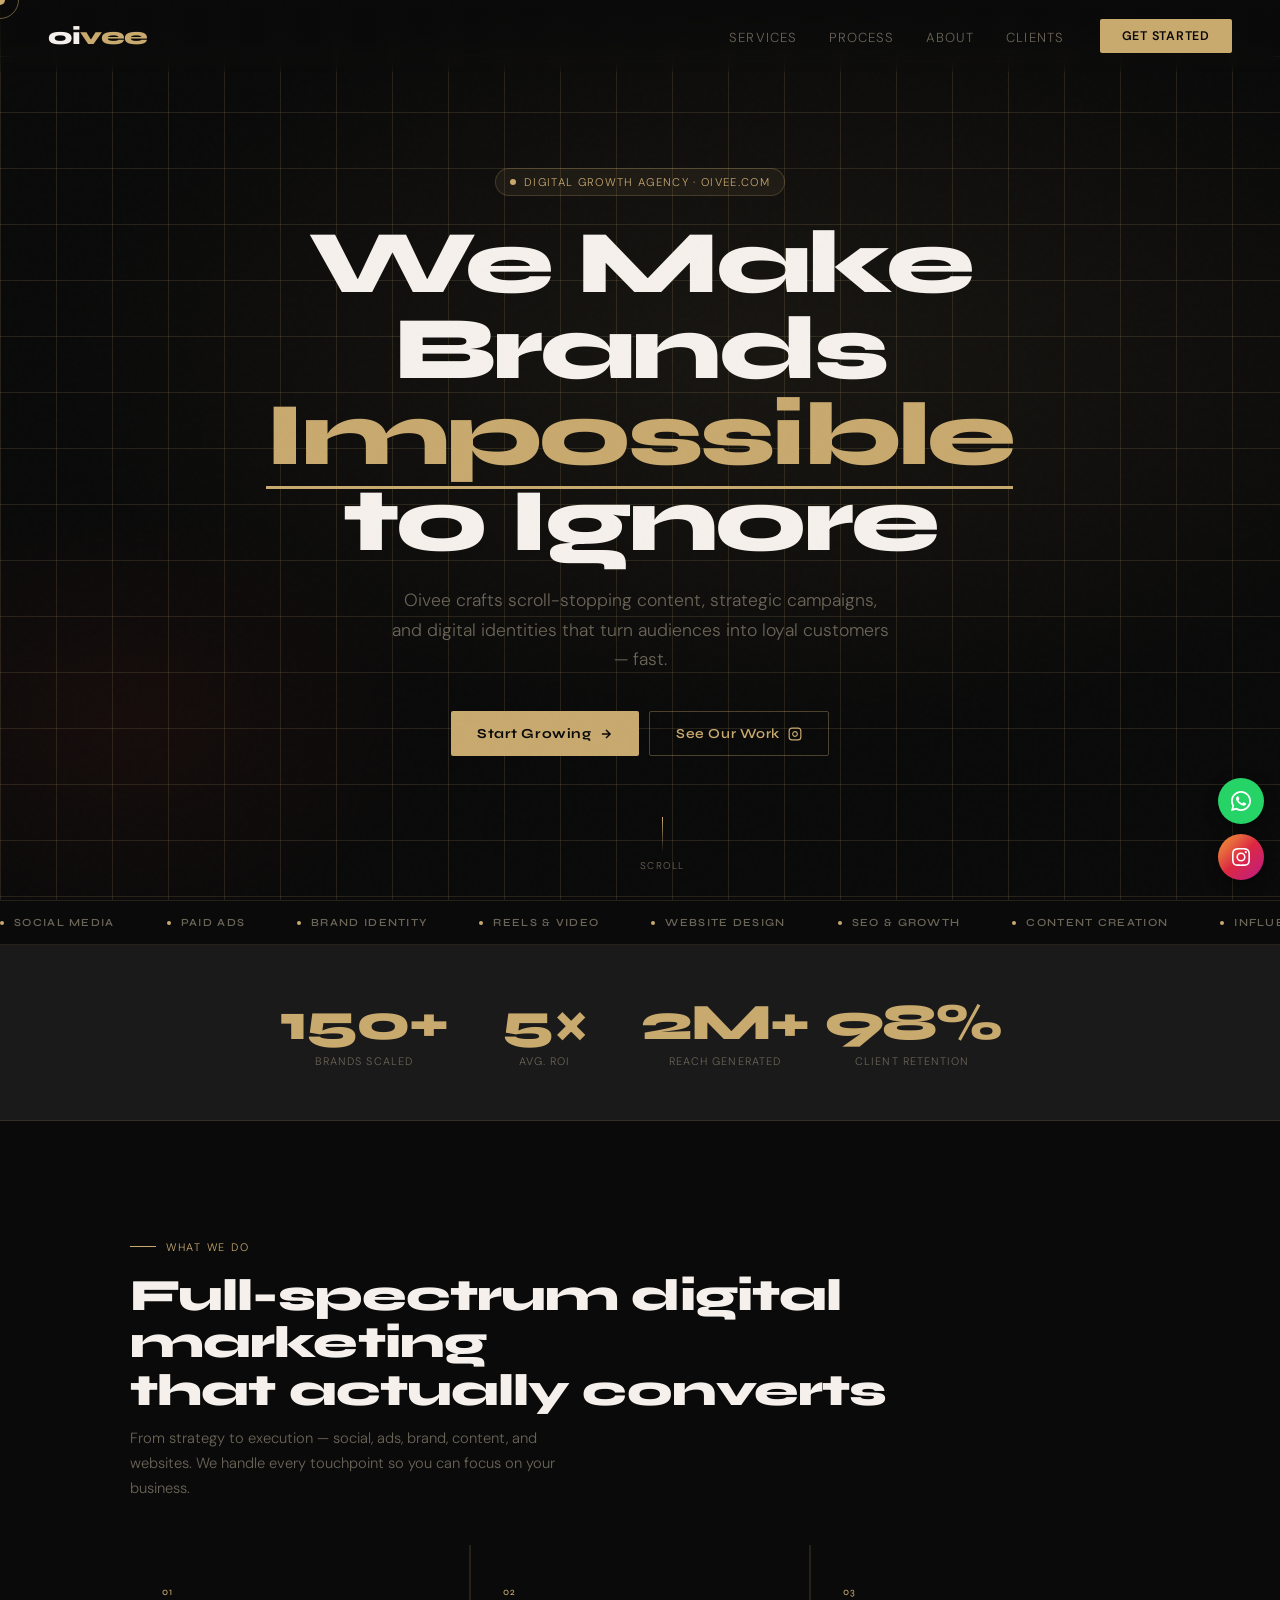
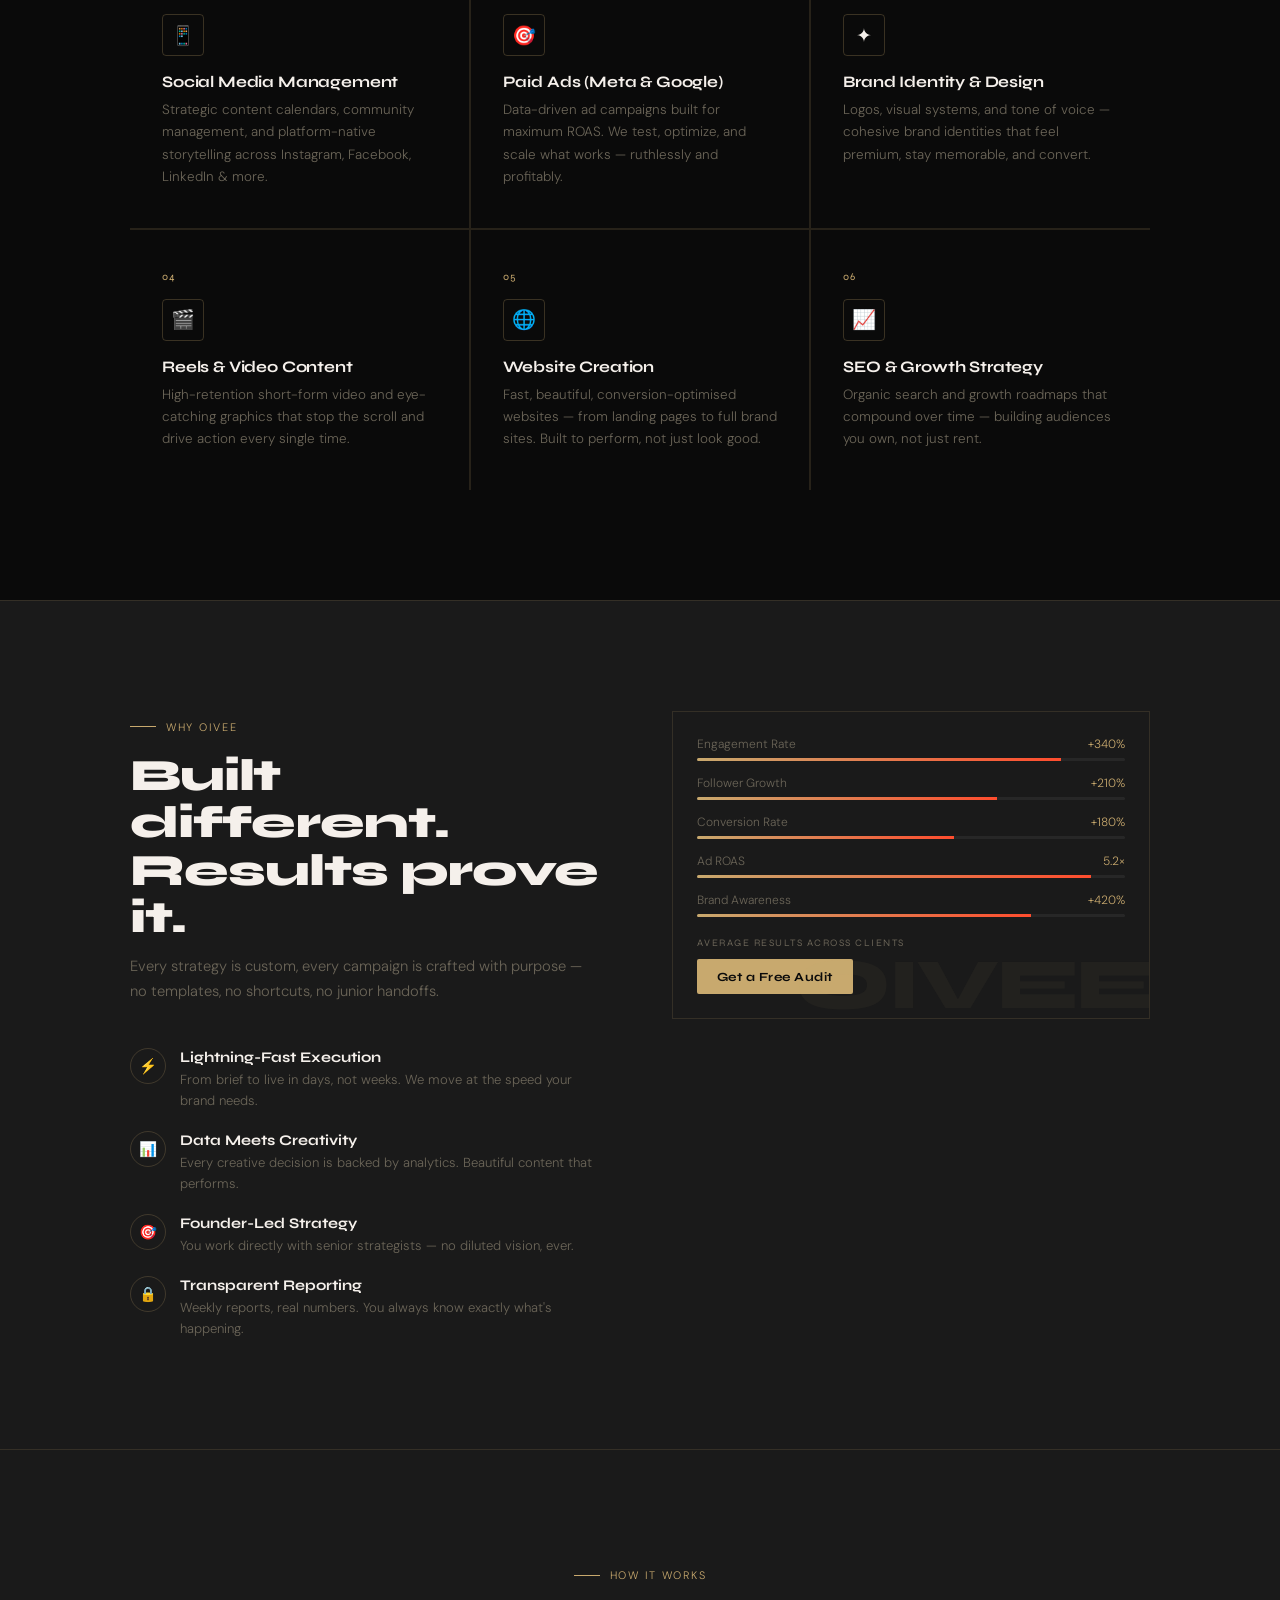
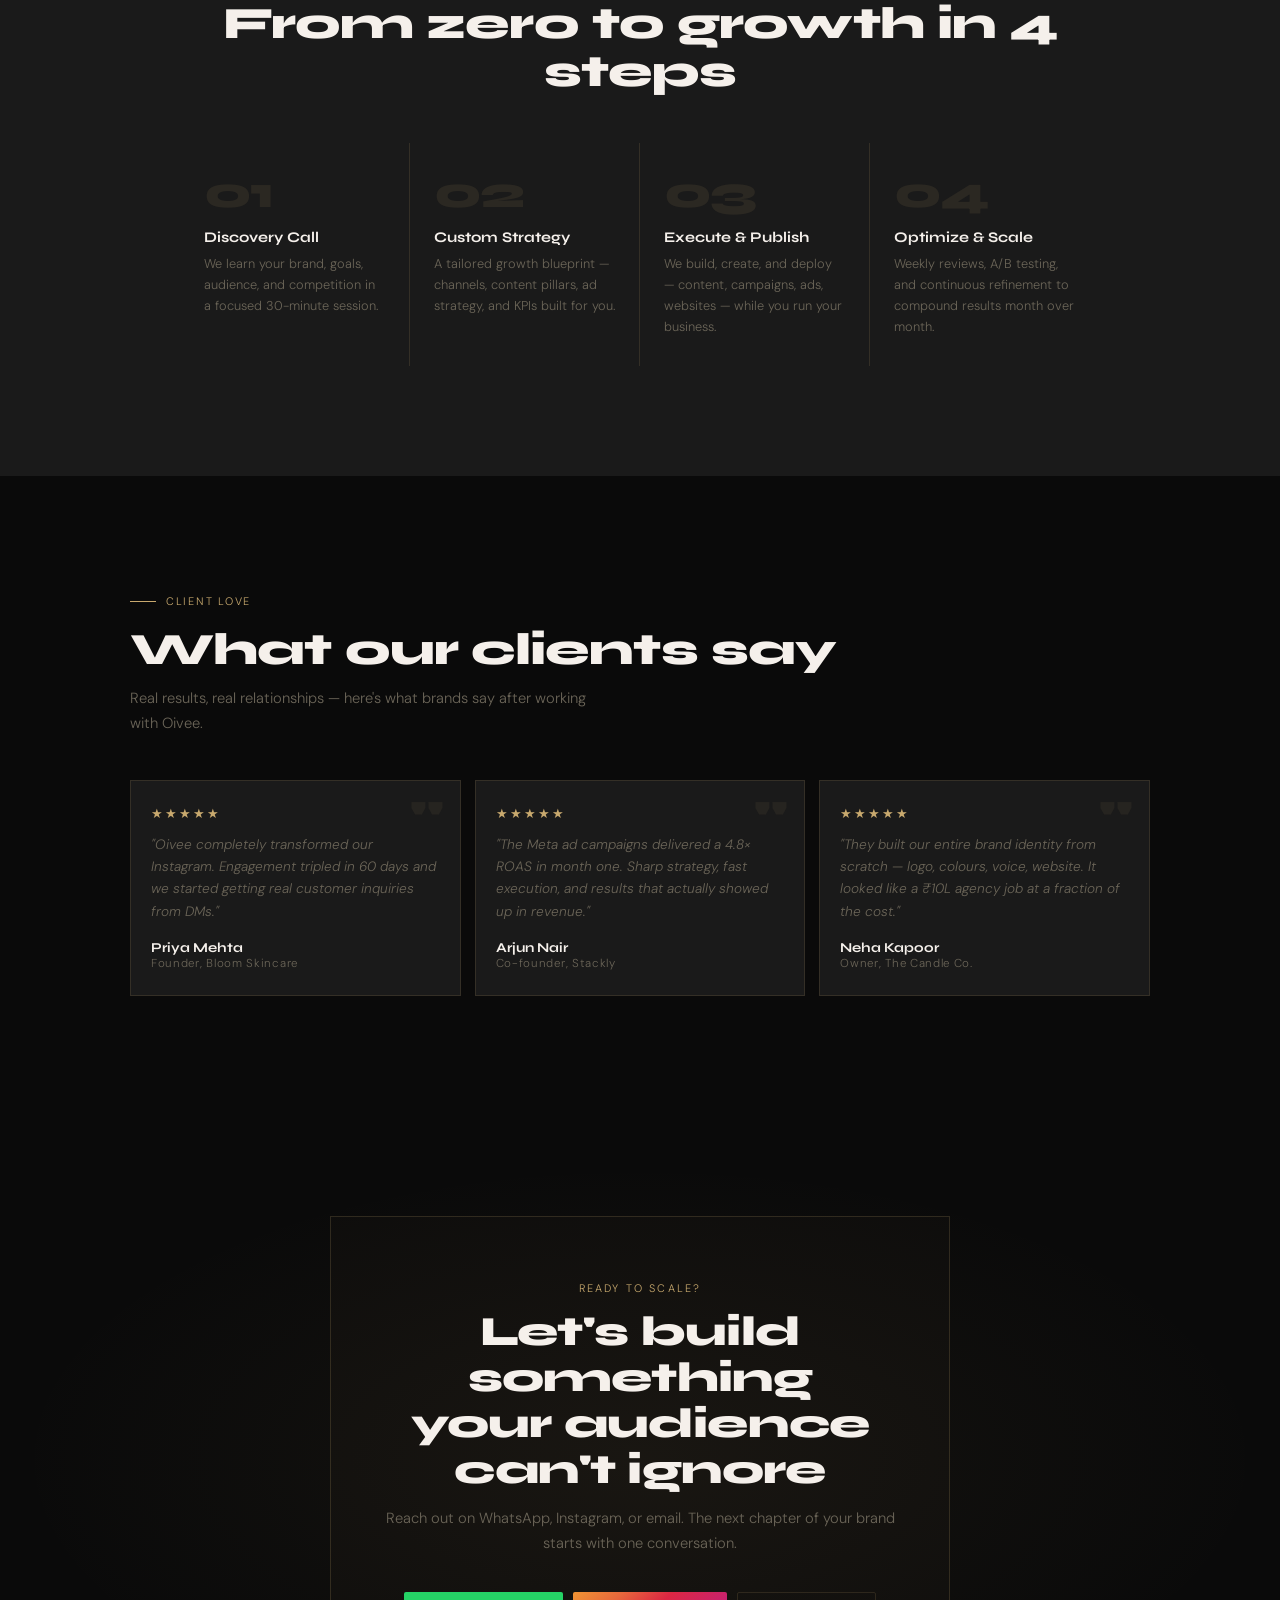
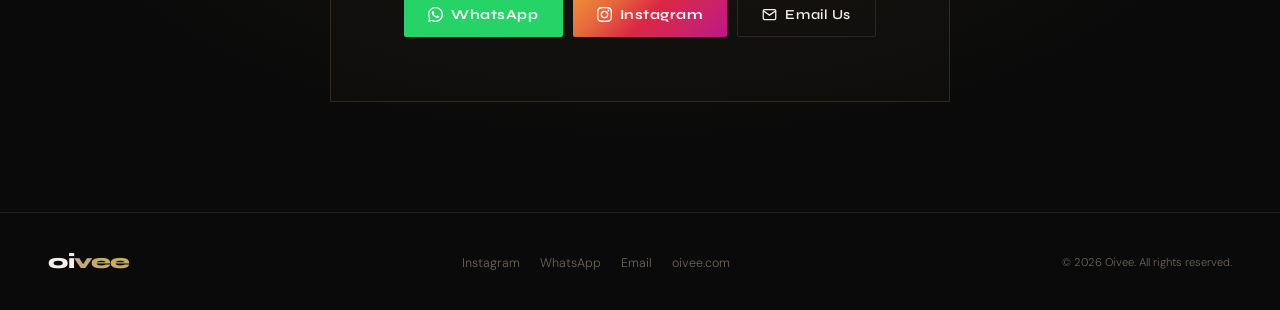
==== index.html @ ad9b68ad "Update fmt.Println message from 'Hello' to 'Goodbye'" ====
<!DOCTYPE html>
<html lang="en">
<head>
  <meta charset="UTF-8"/>
  <meta name="viewport" content="width=device-width, initial-scale=1.0, maximum-scale=1.0"/>
  <meta name="description" content="Oivee is a full-service digital marketing agency helping brands grow through social media, paid ads, content creation, brand identity, and website design."/>
  <meta property="og:title" content="Oivee — Digital Growth Agency"/>
  <meta property="og:description" content="We make brands impossible to ignore."/>
  <meta property="og:url" content="https://oivee.com"/>
  <title>Oivee — Digital Growth Agency</title>
  <link href="https://fonts.googleapis.com/css2?family=Syne:wght@400;600;700;800&family=DM+Sans:ital,wght@0,300;0,400;0,500;1,300&display=swap" rel="stylesheet"/>
  <style>
    *, *::before, *::after { box-sizing: border-box; margin: 0; padding: 0; }

    :root {
      --black: #0a0a0a;
      --white: #f5f0eb;
      --gold: #c8a96e;
      --gold-light: #e8cfa0;
      --accent: #ff4d2e;
      --mid: #1a1a1a;
      --muted: #6b6558;
      --border: rgba(200,169,110,0.15);
    }

    html { scroll-behavior: smooth; font-size: 16px; }

    body {
      background: var(--black);
      color: var(--white);
      font-family: 'DM Sans', sans-serif;
      font-weight: 300;
      overflow-x: hidden;
      -webkit-font-smoothing: antialiased;
    }

    /* ── CURSOR (desktop only) ── */
    .cursor, .cursor-ring {
      display: none;
      position: fixed; top: 0; left: 0;
      pointer-events: none; z-index: 9999;
      transform: translate(-50%,-50%);
    }
    @media (hover: hover) and (pointer: fine) {
      body { cursor: none; }
      .cursor {
        display: block; width: 10px; height: 10px;
        background: var(--gold); border-radius: 50%;
        transition: transform 0.15s ease;
      }
      .cursor-ring {
        display: block; width: 38px; height: 38px;
        border: 1px solid rgba(200,169,110,0.5); border-radius: 50%;
        transition: width 0.3s, height 0.3s;
      }
    }

    /* ── GRAIN ── */
    body::before {
      content: ''; position: fixed; inset: 0;
      background-image: url("data:image/svg+xml,%3Csvg viewBox='0 0 200 200' xmlns='http://www.w3.org/2000/svg'%3E%3Cfilter id='n'%3E%3CfeTurbulence type='fractalNoise' baseFrequency='0.9' numOctaves='4' stitchTiles='stitch'/%3E%3C/filter%3E%3Crect width='100%25' height='100%25' filter='url(%23n)' opacity='0.04'/%3E%3C/svg%3E");
      pointer-events: none; z-index: 100; opacity: 0.3;
    }

    /* ── NAV ── */
    nav {
      position: fixed; top: 0; left: 0; right: 0; z-index: 200;
      padding: 0 48px; height: 72px;
      display: flex; align-items: center; justify-content: space-between;
      background: linear-gradient(to bottom, rgba(10,10,10,0.95) 0%, transparent 100%);
      backdrop-filter: blur(8px); -webkit-backdrop-filter: blur(8px);
    }
    @media (max-width: 768px) { nav { padding: 0 20px; height: 60px; } }

    .nav-logo {
      font-family: 'Syne', sans-serif; font-weight: 800;
      font-size: 1.5rem; letter-spacing: -0.02em;
      color: var(--white); text-decoration: none; flex-shrink: 0;
    }
    .nav-logo span { color: var(--gold); }

    .nav-desktop { display: flex; align-items: center; gap: 36px; }
    @media (max-width: 768px) { .nav-desktop { display: none; } }

    .nav-links { display: flex; gap: 32px; list-style: none; }
    .nav-links a {
      color: var(--muted); text-decoration: none;
      font-size: 0.82rem; letter-spacing: 0.08em;
      text-transform: uppercase; transition: color 0.2s;
    }
    .nav-links a:hover { color: var(--white); }

    .nav-cta {
      background: var(--gold); color: var(--black);
      padding: 9px 22px; border-radius: 2px;
      font-size: 0.78rem; font-weight: 600;
      letter-spacing: 0.06em; text-transform: uppercase;
      text-decoration: none; white-space: nowrap;
      transition: background 0.2s, transform 0.2s;
    }
    .nav-cta:hover { background: var(--gold-light); transform: translateY(-1px); }

    /* Hamburger */
    .hamburger {
      display: none; flex-direction: column; gap: 5px;
      background: none; border: none; cursor: pointer; padding: 4px;
    }
    .hamburger span {
      display: block; width: 24px; height: 2px;
      background: var(--white); border-radius: 2px;
      transition: transform 0.3s, opacity 0.3s;
    }
    @media (max-width: 768px) { .hamburger { display: flex; } }

    /* Mobile nav */
    .mobile-nav {
      display: none; position: fixed; inset: 0; z-index: 190;
      background: rgba(10,10,10,0.98);
      flex-direction: column; align-items: center; justify-content: center; gap: 32px;
    }
    .mobile-nav.open { display: flex; }
    .mobile-nav a {
      font-family: 'Syne', sans-serif; font-weight: 700;
      font-size: 1.7rem; color: var(--white); text-decoration: none;
      letter-spacing: -0.02em; transition: color 0.2s;
    }
    .mobile-nav a:hover { color: var(--gold); }
    .mobile-nav .mn-cta {
      background: var(--gold); color: var(--black);
      padding: 14px 40px; border-radius: 2px; font-size: 1rem; margin-top: 8px;
    }
    .mn-close {
      position: absolute; top: 20px; right: 20px;
      font-size: 1.8rem; color: var(--muted);
      background: none; border: none; cursor: pointer;
    }

    /* ── HERO ── */
    .hero {
      min-height: 100svh; display: flex; flex-direction: column;
      align-items: center; justify-content: center;
      padding: 96px 20px 72px;
      position: relative; overflow: hidden; text-align: center;
    }
    .hero-bg {
      position: absolute; inset: 0;
      background:
        radial-gradient(ellipse 80% 60% at 60% 40%, rgba(200,169,110,0.08) 0%, transparent 70%),
        radial-gradient(ellipse 40% 40% at 10% 80%, rgba(255,77,46,0.05) 0%, transparent 60%);
    }
    .hero-grid {
      position: absolute; inset: 0;
      background-image:
        linear-gradient(var(--border) 1px, transparent 1px),
        linear-gradient(90deg, var(--border) 1px, transparent 1px);
      background-size: 56px 56px;
    }
    .hero-inner { max-width: 820px; position: relative; z-index: 2; width: 100%; }

    .hero-tag {
      display: inline-flex; align-items: center; gap: 8px;
      background: rgba(200,169,110,0.08); border: 1px solid rgba(200,169,110,0.22);
      padding: 6px 14px; border-radius: 100px;
      font-size: 0.7rem; letter-spacing: 0.12em;
      text-transform: uppercase; color: var(--gold); margin-bottom: 24px;
      animation: fadeUp 0.7s ease both;
    }
    .hero-tag::before {
      content: ''; width: 6px; height: 6px;
      background: var(--gold); border-radius: 50%;
      animation: pulse 2s infinite;
    }
    @keyframes pulse { 0%,100%{opacity:1;transform:scale(1)} 50%{opacity:.4;transform:scale(.8)} }

    .hero h1 {
      font-family: 'Syne', sans-serif; font-weight: 800;
      font-size: clamp(2.2rem, 7vw, 6rem);
      line-height: 0.96; letter-spacing: -0.03em; margin-bottom: 22px;
      animation: fadeUp 0.7s 0.12s ease both;
    }
    .hero h1 em {
      font-style: normal; color: var(--gold); position: relative;
    }
    .hero h1 em::after {
      content: ''; position: absolute; bottom: 0; left: 0; right: 0;
      height: 3px; background: var(--gold);
      transform: scaleX(0); transform-origin: left;
      animation: underlineIn 0.6s 1s ease forwards;
    }
    @keyframes underlineIn { to { transform: scaleX(1); } }

    .hero-sub {
      font-size: clamp(0.9rem, 2vw, 1.1rem); color: var(--muted);
      max-width: 500px; margin: 0 auto 36px; line-height: 1.7;
      animation: fadeUp 0.7s 0.24s ease both;
    }
    .hero-actions {
      display: flex; gap: 10px; justify-content: center; flex-wrap: wrap;
      animation: fadeUp 0.7s 0.36s ease both;
    }
    .btn-primary {
      display: inline-flex; align-items: center; gap: 8px;
      background: var(--gold); color: var(--black);
      padding: 13px 26px;
      font-family: 'Syne', sans-serif; font-weight: 700;
      font-size: 0.86rem; letter-spacing: 0.04em;
      text-decoration: none; border-radius: 2px;
      position: relative; overflow: hidden;
      transition: transform 0.2s, box-shadow 0.2s;
    }
    .btn-primary::before {
      content: ''; position: absolute; inset: 0;
      background: var(--accent); transform: translateX(-100%);
      transition: transform 0.3s ease;
    }
    .btn-primary:hover::before { transform: translateX(0); }
    .btn-primary span, .btn-primary svg { position: relative; z-index: 1; }
    .btn-primary:hover { transform: translateY(-2px); box-shadow: 0 8px 28px rgba(200,169,110,0.25); }

    .btn-outline {
      display: inline-flex; align-items: center; gap: 8px;
      border: 1px solid rgba(200,169,110,0.35); color: var(--gold);
      padding: 13px 26px;
      font-family: 'Syne', sans-serif; font-weight: 600;
      font-size: 0.86rem; letter-spacing: 0.04em;
      text-decoration: none; border-radius: 2px;
      transition: all 0.2s;
    }
    .btn-outline:hover { background: rgba(200,169,110,0.08); border-color: var(--gold); transform: translateY(-2px); }

    .hero-scroll {
      position: absolute; bottom: 28px; left: 50%; transform: translateX(-50%);
      display: flex; flex-direction: column; align-items: center; gap: 6px;
      color: var(--muted); font-size: 0.62rem; letter-spacing: 0.15em;
      text-transform: uppercase; animation: fadeUp 0.7s 0.8s ease both;
    }
    .scroll-line {
      width: 1px; height: 36px;
      background: linear-gradient(to bottom, var(--gold), transparent);
      animation: scrollPulse 2s ease-in-out infinite;
    }
    @keyframes scrollPulse { 0%,100%{opacity:.3} 50%{opacity:1} }
    @keyframes fadeUp { from{opacity:0;transform:translateY(22px)} to{opacity:1;transform:translateY(0)} }

    /* ── MARQUEE ── */
    .marquee-wrap {
      border-top: 1px solid var(--border); border-bottom: 1px solid var(--border);
      padding: 15px 0; overflow: hidden;
    }
    .marquee-track {
      display: flex; gap: 52px; width: max-content;
      animation: marquee 24s linear infinite;
    }
    .marquee-item {
      display: flex; align-items: center; gap: 10px; white-space: nowrap;
      font-family: 'Syne', sans-serif; font-weight: 600;
      font-size: 0.68rem; letter-spacing: 0.12em;
      text-transform: uppercase; color: var(--muted);
    }
    .marquee-dot { width: 4px; height: 4px; background: var(--gold); border-radius: 50%; }
    @keyframes marquee { from{transform:translateX(0)} to{transform:translateX(-50%)} }

    /* ── STATS ── */
    .stats-section {
      background: var(--mid); border-bottom: 1px solid var(--border);
      padding: 52px 20px;
    }
    .stats-grid {
      display: grid; grid-template-columns: repeat(2,1fr);
      gap: 36px 16px; max-width: 720px; margin: 0 auto; text-align: center;
    }
    @media (min-width: 560px) { .stats-grid { grid-template-columns: repeat(4,1fr); } }

    .stat-num {
      font-family: 'Syne', sans-serif; font-weight: 800;
      font-size: clamp(2rem, 6vw, 3.2rem);
      letter-spacing: -0.03em; color: var(--gold); line-height: 1; margin-bottom: 6px;
    }
    .stat-label { font-size: 0.68rem; letter-spacing: 0.1em; text-transform: uppercase; color: var(--muted); }

    /* ── SECTION COMMON ── */
    .section { padding: 72px 20px; }
    @media (min-width: 768px) { .section { padding: 110px 48px; } }

    .section-label {
      display: inline-flex; align-items: center; gap: 10px;
      font-size: 0.68rem; letter-spacing: 0.16em;
      text-transform: uppercase; color: var(--gold); margin-bottom: 18px;
    }
    .section-label::before { content: ''; width: 26px; height: 1px; background: var(--gold); }

    .section-title {
      font-family: 'Syne', sans-serif; font-weight: 800;
      font-size: clamp(1.6rem, 4vw, 2.8rem);
      line-height: 1.06; letter-spacing: -0.02em; margin-bottom: 12px;
    }
    .section-body {
      color: var(--muted); line-height: 1.7;
      font-size: 0.92rem; margin-bottom: 44px; max-width: 460px;
    }

    /* ── SERVICES ── */
    .services-grid {
      display: grid; grid-template-columns: 1fr;
      gap: 2px; background: var(--border);
    }
    @media (min-width: 520px) { .services-grid { grid-template-columns: repeat(2,1fr); } }
    @media (min-width: 860px) { .services-grid { grid-template-columns: repeat(3,1fr); } }

    .service-card {
      background: var(--black); padding: 32px 24px;
      position: relative; overflow: hidden; transition: background 0.3s;
    }
    @media (min-width: 768px) { .service-card { padding: 40px 32px; } }
    .service-card::after {
      content: ''; position: absolute; bottom: 0; left: 0;
      width: 100%; height: 2px; background: var(--gold);
      transform: scaleX(0); transform-origin: left; transition: transform 0.35s ease;
    }
    .service-card:hover::after { transform: scaleX(1); }
    .service-card:hover { background: var(--mid); }

    .service-num {
      font-family: 'Syne', sans-serif; font-size: 0.65rem;
      color: var(--gold); letter-spacing: 0.1em; margin-bottom: 16px;
    }
    .service-icon {
      width: 42px; height: 42px;
      border: 1px solid rgba(200,169,110,0.25); border-radius: 4px;
      display: grid; place-items: center; font-size: 1.2rem; margin-bottom: 16px;
      transition: border-color 0.3s, transform 0.3s;
    }
    .service-card:hover .service-icon { border-color: var(--gold); transform: rotate(5deg); }
    .service-name {
      font-family: 'Syne', sans-serif; font-weight: 700;
      font-size: 1rem; margin-bottom: 8px; letter-spacing: -0.01em;
    }
    .service-desc { color: var(--muted); font-size: 0.84rem; line-height: 1.65; }

    /* ── WHY US ── */
    .why-grid {
      display: grid; grid-template-columns: 1fr;
      gap: 40px; max-width: 1020px; margin: 0 auto;
    }
    @media (min-width: 820px) { .why-grid { grid-template-columns: 1fr 1fr; gap: 64px; align-items: start; } }

    .why-points { display: flex; flex-direction: column; gap: 20px; }
    .why-point { display: flex; gap: 14px; align-items: flex-start; }
    .why-point-icon {
      width: 36px; height: 36px; min-width: 36px;
      border: 1px solid rgba(200,169,110,0.22); border-radius: 50%;
      display: grid; place-items: center; font-size: 0.9rem; color: var(--gold);
    }
    .why-point-text h4 { font-family: 'Syne', sans-serif; font-weight: 700; font-size: 0.92rem; margin-bottom: 3px; }
    .why-point-text p { font-size: 0.82rem; color: var(--muted); line-height: 1.6; }

    .why-visual {
      background: var(--mid); border: 1px solid var(--border);
      overflow: hidden; padding: 24px; position: relative;
    }
    .why-visual::after {
      content: 'OIVEE'; position: absolute; bottom: -10px; right: -6px;
      font-family: 'Syne', sans-serif; font-size: 4.5rem; font-weight: 800;
      color: rgba(200,169,110,0.05); letter-spacing: -0.04em; pointer-events: none;
    }
    .bar-item { margin-bottom: 14px; }
    .bar-label {
      display: flex; justify-content: space-between;
      font-size: 0.75rem; color: var(--muted); margin-bottom: 6px;
    }
    .bar-label span:last-child { color: var(--gold); }
    .bar-track { height: 3px; background: rgba(255,255,255,0.06); border-radius: 2px; overflow: hidden; }
    .bar-fill {
      height: 100%; background: linear-gradient(90deg, var(--gold), var(--accent));
      transform: scaleX(0); transform-origin: left;
      animation: barGrow 1.2s ease forwards;
    }
    @keyframes barGrow { to { transform: scaleX(1); } }

    /* ── PROCESS ── */
    .process-grid {
      display: grid; grid-template-columns: 1fr;
      max-width: 920px; margin: 0 auto;
    }
    @media (min-width: 560px) { .process-grid { grid-template-columns: repeat(2,1fr); } }
    @media (min-width: 860px) { .process-grid { grid-template-columns: repeat(4,1fr); } }

    .process-step {
      padding: 28px 20px;
      border-bottom: 1px solid var(--border);
    }
    @media (min-width: 860px) {
      .process-step { border-bottom: none; border-right: 1px solid var(--border); padding: 28px 24px; }
      .process-step:last-child { border-right: none; }
    }
    .step-num {
      font-family: 'Syne', sans-serif; font-size: 2.8rem; font-weight: 800;
      color: rgba(200,169,110,0.1); letter-spacing: -0.04em; line-height: 1; margin-bottom: 12px;
    }
    .step-title { font-family: 'Syne', sans-serif; font-weight: 700; font-size: 0.92rem; margin-bottom: 7px; }
    .step-desc { font-size: 0.8rem; color: var(--muted); line-height: 1.65; }

    /* ── TESTIMONIALS ── */
    .testimonials-grid {
      display: grid; grid-template-columns: 1fr;
      gap: 14px; max-width: 1020px; margin: 0 auto;
    }
    @media (min-width: 600px) { .testimonials-grid { grid-template-columns: repeat(2,1fr); } }
    @media (min-width: 900px) { .testimonials-grid { grid-template-columns: repeat(3,1fr); } }

    .testimonial-card {
      background: var(--mid); border: 1px solid var(--border);
      padding: 24px 20px; position: relative;
    }
    .testimonial-card::before {
      content: '"'; position: absolute; top: 12px; right: 16px;
      font-family: 'Syne', sans-serif; font-size: 3.5rem; font-weight: 800;
      color: rgba(200,169,110,0.07); line-height: 1;
    }
    .t-stars { color: var(--gold); font-size: 0.8rem; letter-spacing: 2px; margin-bottom: 12px; }
    .t-text { font-size: 0.85rem; color: var(--muted); line-height: 1.65; margin-bottom: 16px; font-style: italic; }
    .t-name { font-family: 'Syne', sans-serif; font-weight: 700; font-size: 0.85rem; }
    .t-role { font-size: 0.72rem; color: var(--muted); letter-spacing: 0.06em; }

    /* ── CTA ── */
    .cta-section {
      padding: 72px 20px; text-align: center;
      position: relative; overflow: hidden;
    }
    @media (min-width: 768px) { .cta-section { padding: 110px 48px; } }
    .cta-bg {
      position: absolute; inset: 0;
      background: radial-gradient(ellipse 70% 60% at 50% 50%, rgba(200,169,110,0.06) 0%, transparent 70%);
    }
    .cta-box {
      position: relative; z-index: 2;
      max-width: 620px; margin: 0 auto;
      border: 1px solid rgba(200,169,110,0.18);
      padding: 44px 24px; background: rgba(200,169,110,0.02);
    }
    @media (min-width: 560px) { .cta-box { padding: 64px 52px; } }
    .cta-eyebrow { font-size: 0.68rem; letter-spacing: 0.2em; text-transform: uppercase; color: var(--gold); margin-bottom: 14px; }
    .cta-title {
      font-family: 'Syne', sans-serif; font-weight: 800;
      font-size: clamp(1.5rem, 4vw, 2.6rem);
      letter-spacing: -0.02em; line-height: 1.1; margin-bottom: 14px;
    }
    .cta-sub { color: var(--muted); line-height: 1.7; margin-bottom: 36px; font-size: 0.92rem; }
    .cta-buttons { display: flex; gap: 10px; justify-content: center; flex-wrap: wrap; }

    .btn-whatsapp {
      display: inline-flex; align-items: center; gap: 8px;
      background: #25D366; color: #fff; padding: 13px 24px;
      font-family: 'Syne', sans-serif; font-weight: 700;
      font-size: 0.86rem; letter-spacing: 0.04em;
      text-decoration: none; border-radius: 2px;
      transition: filter 0.2s, transform 0.2s;
    }
    .btn-whatsapp:hover { filter: brightness(1.1); transform: translateY(-2px); }

    .btn-instagram {
      display: inline-flex; align-items: center; gap: 8px;
      background: linear-gradient(135deg,#f09433,#e6683c,#dc2743,#cc2366,#bc1888);
      color: #fff; padding: 13px 24px;
      font-family: 'Syne', sans-serif; font-weight: 700;
      font-size: 0.86rem; letter-spacing: 0.04em;
      text-decoration: none; border-radius: 2px;
      transition: filter 0.2s, transform 0.2s;
    }
    .btn-instagram:hover { filter: brightness(1.1); transform: translateY(-2px); }

    .btn-email {
      display: inline-flex; align-items: center; gap: 8px;
      border: 1px solid var(--border); color: var(--white);
      padding: 13px 24px;
      font-family: 'Syne', sans-serif; font-weight: 600;
      font-size: 0.86rem; letter-spacing: 0.04em;
      text-decoration: none; border-radius: 2px;
      transition: border-color 0.2s, background 0.2s, transform 0.2s;
    }
    .btn-email:hover { border-color: var(--gold); background: rgba(200,169,110,0.06); transform: translateY(-2px); }

    /* ── FOOTER ── */
    footer {
      border-top: 1px solid var(--border); padding: 36px 20px;
      display: flex; flex-direction: column;
      align-items: center; gap: 20px; text-align: center;
    }
    @media (min-width: 768px) {
      footer { flex-direction: row; justify-content: space-between; padding: 36px 48px; text-align: left; }
    }
    .footer-logo { font-family: 'Syne', sans-serif; font-weight: 800; font-size: 1.25rem; letter-spacing: -0.02em; }
    .footer-logo span { color: var(--gold); }
    .footer-links { display: flex; gap: 20px; list-style: none; flex-wrap: wrap; justify-content: center; }
    .footer-links a { color: var(--muted); text-decoration: none; font-size: 0.78rem; transition: color 0.2s; }
    .footer-links a:hover { color: var(--white); }
    .footer-copy { font-size: 0.7rem; color: var(--muted); }

    /* ── FLOATING BUTTONS ── */
    .float-bar {
      position: fixed; bottom: 20px; right: 16px;
      display: flex; flex-direction: column; gap: 10px; z-index: 150;
    }
    .float-btn {
      width: 46px; height: 46px; border-radius: 50%;
      display: grid; place-items: center; text-decoration: none;
      box-shadow: 0 4px 14px rgba(0,0,0,0.4);
      transition: transform 0.2s, box-shadow 0.2s;
    }
    .float-btn:hover { transform: scale(1.1); }
    .float-wa { background: #25D366; }
    .float-ig { background: linear-gradient(135deg,#f09433,#e6683c,#dc2743,#cc2366,#bc1888); }

    /* ── REVEAL ── */
    .reveal { opacity: 0; transform: translateY(28px); transition: opacity 0.6s ease, transform 0.6s ease; }
    .reveal.visible { opacity: 1; transform: none; }
  </style>
</head>
<body>

<div class="cursor" id="cursor"></div>
<div class="cursor-ring" id="cursorRing"></div>

<!-- Float buttons -->
<div class="float-bar">
  <a href="https://wa.me/919064982248?text=Hi%20Oivee!%20I%27d%20love%20to%20grow%20my%20brand." class="float-btn float-wa" target="_blank" aria-label="WhatsApp">
    <svg width="20" height="20" viewBox="0 0 24 24" fill="white"><path d="M17.472 14.382c-.297-.149-1.758-.867-2.03-.967-.273-.099-.471-.148-.67.15-.197.297-.767.966-.94 1.164-.173.199-.347.223-.644.075-.297-.15-1.255-.463-2.39-1.475-.883-.788-1.48-1.761-1.653-2.059-.173-.297-.018-.458.13-.606.134-.133.298-.347.446-.52.149-.174.198-.298.298-.497.099-.198.05-.371-.025-.52-.075-.149-.669-1.612-.916-2.207-.242-.579-.487-.5-.669-.51-.173-.008-.371-.01-.57-.01-.198 0-.52.074-.792.372-.272.297-1.04 1.016-1.04 2.479 0 1.462 1.065 2.875 1.213 3.074.149.198 2.096 3.2 5.077 4.487.709.306 1.262.489 1.694.625.712.227 1.36.195 1.871.118.571-.085 1.758-.719 2.006-1.413.248-.694.248-1.289.173-1.413-.074-.124-.272-.198-.57-.347z"/><path d="M12 0C5.373 0 0 5.373 0 12c0 2.136.563 4.14 1.548 5.876L0 24l6.304-1.524A11.934 11.934 0 0012 24c6.627 0 12-5.373 12-12S18.627 0 12 0zm0 21.818a9.79 9.79 0 01-5.028-1.386l-.36-.214-3.742.904.952-3.645-.233-.374A9.757 9.757 0 012.182 12C2.182 6.578 6.578 2.182 12 2.182S21.818 6.578 21.818 12 17.422 21.818 12 21.818z"/></svg>
  </a>
  <a href="https://www.instagram.com/oiveebyshik" class="float-btn float-ig" target="_blank" aria-label="Instagram">
    <svg width="18" height="18" viewBox="0 0 24 24" fill="white"><path d="M12 2.163c3.204 0 3.584.012 4.85.07 3.252.148 4.771 1.691 4.919 4.919.058 1.265.069 1.645.069 4.849 0 3.205-.012 3.584-.069 4.849-.149 3.225-1.664 4.771-4.919 4.919-1.266.058-1.644.07-4.85.07-3.204 0-3.584-.012-4.849-.07-3.26-.149-4.771-1.699-4.919-4.92-.058-1.265-.07-1.644-.07-4.849 0-3.204.013-3.583.07-4.849.149-3.227 1.664-4.771 4.919-4.919 1.266-.057 1.645-.069 4.849-.069zM12 0C8.741 0 8.333.014 7.053.072 2.695.272.273 2.69.073 7.052.014 8.333 0 8.741 0 12c0 3.259.014 3.668.072 4.948.2 4.358 2.618 6.78 6.98 6.98C8.333 23.986 8.741 24 12 24c3.259 0 3.668-.014 4.948-.072 4.354-.2 6.782-2.618 6.979-6.98.059-1.28.073-1.689.073-4.948 0-3.259-.014-3.667-.072-4.947-.196-4.354-2.617-6.78-6.979-6.98C15.668.014 15.259 0 12 0zm0 5.838a6.162 6.162 0 100 12.324 6.162 6.162 0 000-12.324zM12 16a4 4 0 110-8 4 4 0 010 8zm6.406-11.845a1.44 1.44 0 100 2.881 1.44 1.44 0 000-2.881z"/></svg>
  </a>
</div>

<!-- Mobile nav -->
<div class="mobile-nav" id="mobileNav">
  <button class="mn-close" id="navClose" aria-label="Close">✕</button>
  <a href="#services" onclick="closeMobileNav()">Services</a>
  <a href="#process" onclick="closeMobileNav()">Process</a>
  <a href="#about" onclick="closeMobileNav()">About</a>
  <a href="#testimonials" onclick="closeMobileNav()">Clients</a>
  <a href="https://wa.me/919064982248?text=Hi%20Oivee!%20I%27d%20love%20to%20grow%20my%20brand." class="mn-cta" target="_blank">Let's Talk →</a>
</div>

<!-- NAV -->
<nav>
  <a href="#" class="nav-logo">oi<span>vee</span></a>
  <div class="nav-desktop">
    <ul class="nav-links">
      <li><a href="#services">Services</a></li>
      <li><a href="#process">Process</a></li>
      <li><a href="#about">About</a></li>
      <li><a href="#testimonials">Clients</a></li>
    </ul>
    <a href="https://wa.me/919064982248?text=Hi%20Oivee!%20I%27d%20love%20to%20grow%20my%20brand." class="nav-cta" target="_blank">Get Started</a>
  </div>
  <button class="hamburger" id="hamburger" aria-label="Menu">
    <span></span><span></span><span></span>
  </button>
</nav>

<!-- HERO -->
<section class="hero">
  <div class="hero-bg"></div>
  <div class="hero-grid"></div>
  <div class="hero-inner">
    <div class="hero-tag">Digital Growth Agency · oivee.com</div>
    <h1>We Make Brands<br/><em>Impossible</em><br/>to Ignore</h1>
    <p class="hero-sub">Oivee crafts scroll-stopping content, strategic campaigns, and digital identities that turn audiences into loyal customers — fast.</p>
    <div class="hero-actions">
      <a href="https://wa.me/919064982248?text=Hi%20Oivee!%20I%27d%20love%20to%20grow%20my%20brand." class="btn-primary" target="_blank">
        <span>Start Growing</span>
        <svg width="14" height="14" viewBox="0 0 24 24" fill="none" stroke="currentColor" stroke-width="2.5"><path d="M5 12h14M12 5l7 7-7 7"/></svg>
      </a>
      <a href="https://www.instagram.com/oiveebyshik" class="btn-outline" target="_blank">
        See Our Work
        <svg width="14" height="14" viewBox="0 0 24 24" fill="none" stroke="currentColor" stroke-width="2"><rect x="2" y="2" width="20" height="20" rx="5"/><path d="M16 11.37A4 4 0 1112.63 8 4 4 0 0116 11.37z"/></svg>
      </a>
    </div>
  </div>
  <div class="hero-scroll"><div class="scroll-line"></div>Scroll</div>
</section>

<!-- MARQUEE -->
<div class="marquee-wrap">
  <div class="marquee-track">
    <div class="marquee-item"><div class="marquee-dot"></div>Social Media</div>
    <div class="marquee-item"><div class="marquee-dot"></div>Paid Ads</div>
    <div class="marquee-item"><div class="marquee-dot"></div>Brand Identity</div>
    <div class="marquee-item"><div class="marquee-dot"></div>Reels &amp; Video</div>
    <div class="marquee-item"><div class="marquee-dot"></div>Website Design</div>
    <div class="marquee-item"><div class="marquee-dot"></div>SEO &amp; Growth</div>
    <div class="marquee-item"><div class="marquee-dot"></div>Content Creation</div>
    <div class="marquee-item"><div class="marquee-dot"></div>Influencer Marketing</div>
    <div class="marquee-item"><div class="marquee-dot"></div>Social Media</div>
    <div class="marquee-item"><div class="marquee-dot"></div>Paid Ads</div>
    <div class="marquee-item"><div class="marquee-dot"></div>Brand Identity</div>
    <div class="marquee-item"><div class="marquee-dot"></div>Reels &amp; Video</div>
    <div class="marquee-item"><div class="marquee-dot"></div>Website Design</div>
    <div class="marquee-item"><div class="marquee-dot"></div>SEO &amp; Growth</div>
    <div class="marquee-item"><div class="marquee-dot"></div>Content Creation</div>
    <div class="marquee-item"><div class="marquee-dot"></div>Influencer Marketing</div>
  </div>
</div>

<!-- STATS -->
<div class="stats-section reveal">
  <div class="stats-grid">
    <div><div class="stat-num">150+</div><div class="stat-label">Brands Scaled</div></div>
    <div><div class="stat-num">5×</div><div class="stat-label">Avg. ROI</div></div>
    <div><div class="stat-num">2M+</div><div class="stat-label">Reach Generated</div></div>
    <div><div class="stat-num">98%</div><div class="stat-label">Client Retention</div></div>
  </div>
</div>

<!-- SERVICES -->
<section class="section" id="services">
  <div style="max-width:1020px;margin:0 auto;">
    <div class="section-label">What We Do</div>
    <h2 class="section-title reveal">Full-spectrum digital marketing<br/>that actually converts</h2>
    <p class="section-body reveal">From strategy to execution — social, ads, brand, content, and websites. We handle every touchpoint so you can focus on your business.</p>
    <div class="services-grid reveal">
      <div class="service-card">
        <div class="service-num">01</div><div class="service-icon">📱</div>
        <div class="service-name">Social Media Management</div>
        <p class="service-desc">Strategic content calendars, community management, and platform-native storytelling across Instagram, Facebook, LinkedIn &amp; more.</p>
      </div>
      <div class="service-card">
        <div class="service-num">02</div><div class="service-icon">🎯</div>
        <div class="service-name">Paid Ads (Meta &amp; Google)</div>
        <p class="service-desc">Data-driven ad campaigns built for maximum ROAS. We test, optimize, and scale what works — ruthlessly and profitably.</p>
      </div>
      <div class="service-card">
        <div class="service-num">03</div><div class="service-icon">✦</div>
        <div class="service-name">Brand Identity &amp; Design</div>
        <p class="service-desc">Logos, visual systems, and tone of voice — cohesive brand identities that feel premium, stay memorable, and convert.</p>
      </div>
      <div class="service-card">
        <div class="service-num">04</div><div class="service-icon">🎬</div>
        <div class="service-name">Reels &amp; Video Content</div>
        <p class="service-desc">High-retention short-form video and eye-catching graphics that stop the scroll and drive action every single time.</p>
      </div>
      <div class="service-card">
        <div class="service-num">05</div><div class="service-icon">🌐</div>
        <div class="service-name">Website Creation</div>
        <p class="service-desc">Fast, beautiful, conversion-optimised websites — from landing pages to full brand sites. Built to perform, not just look good.</p>
      </div>
      <div class="service-card">
        <div class="service-num">06</div><div class="service-icon">📈</div>
        <div class="service-name">SEO &amp; Growth Strategy</div>
        <p class="service-desc">Organic search and growth roadmaps that compound over time — building audiences you own, not just rent.</p>
      </div>
    </div>
  </div>
</section>

<!-- WHY US -->
<section class="section" id="about" style="background:var(--mid);border-top:1px solid var(--border);">
  <div class="why-grid">
    <div class="reveal">
      <div class="section-label">Why Oivee</div>
      <h2 class="section-title">Built different.<br/>Results prove it.</h2>
      <p class="section-body">Every strategy is custom, every campaign is crafted with purpose — no templates, no shortcuts, no junior handoffs.</p>
      <div class="why-points">
        <div class="why-point"><div class="why-point-icon">⚡</div><div class="why-point-text"><h4>Lightning-Fast Execution</h4><p>From brief to live in days, not weeks. We move at the speed your brand needs.</p></div></div>
        <div class="why-point"><div class="why-point-icon">📊</div><div class="why-point-text"><h4>Data Meets Creativity</h4><p>Every creative decision is backed by analytics. Beautiful content that performs.</p></div></div>
        <div class="why-point"><div class="why-point-icon">🎯</div><div class="why-point-text"><h4>Founder-Led Strategy</h4><p>You work directly with senior strategists — no diluted vision, ever.</p></div></div>
        <div class="why-point"><div class="why-point-icon">🔒</div><div class="why-point-text"><h4>Transparent Reporting</h4><p>Weekly reports, real numbers. You always know exactly what's happening.</p></div></div>
      </div>
    </div>
    <div class="why-visual reveal">
      <div class="bar-item"><div class="bar-label"><span>Engagement Rate</span><span>+340%</span></div><div class="bar-track"><div class="bar-fill" style="width:85%;animation-delay:.2s"></div></div></div>
      <div class="bar-item"><div class="bar-label"><span>Follower Growth</span><span>+210%</span></div><div class="bar-track"><div class="bar-fill" style="width:70%;animation-delay:.4s"></div></div></div>
      <div class="bar-item"><div class="bar-label"><span>Conversion Rate</span><span>+180%</span></div><div class="bar-track"><div class="bar-fill" style="width:60%;animation-delay:.6s"></div></div></div>
      <div class="bar-item"><div class="bar-label"><span>Ad ROAS</span><span>5.2×</span></div><div class="bar-track"><div class="bar-fill" style="width:92%;animation-delay:.8s"></div></div></div>
      <div class="bar-item"><div class="bar-label"><span>Brand Awareness</span><span>+420%</span></div><div class="bar-track"><div class="bar-fill" style="width:78%;animation-delay:1s"></div></div></div>
      <div style="margin-top:20px;">
        <div style="font-family:'Syne',sans-serif;font-size:0.62rem;letter-spacing:0.15em;text-transform:uppercase;color:var(--muted);margin-bottom:10px;">Average results across clients</div>
        <a href="mailto:clg.oishiksamanta@gmail.com?subject=Free%20Audit%20Request&body=Hi%20Oivee!%20I%27d%20like%20a%20free%20audit." class="btn-primary" style="display:inline-flex;font-size:0.78rem;padding:10px 20px;"><span>Get a Free Audit</span></a>
      </div>
    </div>
  </div>
</section>

<!-- PROCESS -->
<section class="section" id="process" style="background:var(--mid);border-top:1px solid var(--border);">
  <div style="max-width:920px;margin:0 auto;">
    <div style="text-align:center;margin-bottom:48px;" class="reveal">
      <div class="section-label" style="justify-content:center;">How It Works</div>
      <h2 class="section-title" style="max-width:100%;text-align:center;">From zero to growth in 4 steps</h2>
    </div>
    <div class="process-grid reveal">
      <div class="process-step"><div class="step-num">01</div><div class="step-title">Discovery Call</div><p class="step-desc">We learn your brand, goals, audience, and competition in a focused 30-minute session.</p></div>
      <div class="process-step"><div class="step-num">02</div><div class="step-title">Custom Strategy</div><p class="step-desc">A tailored growth blueprint — channels, content pillars, ad strategy, and KPIs built for you.</p></div>
      <div class="process-step"><div class="step-num">03</div><div class="step-title">Execute &amp; Publish</div><p class="step-desc">We build, create, and deploy — content, campaigns, ads, websites — while you run your business.</p></div>
      <div class="process-step"><div class="step-num">04</div><div class="step-title">Optimize &amp; Scale</div><p class="step-desc">Weekly reviews, A/B testing, and continuous refinement to compound results month over month.</p></div>
    </div>
  </div>
</section>

<!-- TESTIMONIALS -->
<section class="section" id="testimonials">
  <div style="max-width:1020px;margin:0 auto;">
    <div class="section-label">Client Love</div>
    <h2 class="section-title reveal">What our clients say</h2>
    <p class="section-body reveal">Real results, real relationships — here's what brands say after working with Oivee.</p>
    <div class="testimonials-grid">
      <div class="testimonial-card reveal">
        <div class="t-stars">★★★★★</div>
        <p class="t-text">"Oivee completely transformed our Instagram. Engagement tripled in 60 days and we started getting real customer inquiries from DMs."</p>
        <div class="t-name">Priya Mehta</div><div class="t-role">Founder, Bloom Skincare</div>
      </div>
      <div class="testimonial-card reveal">
        <div class="t-stars">★★★★★</div>
        <p class="t-text">"The Meta ad campaigns delivered a 4.8× ROAS in month one. Sharp strategy, fast execution, and results that actually showed up in revenue."</p>
        <div class="t-name">Arjun Nair</div><div class="t-role">Co-founder, Stackly</div>
      </div>
      <div class="testimonial-card reveal">
        <div class="t-stars">★★★★★</div>
        <p class="t-text">"They built our entire brand identity from scratch — logo, colours, voice, website. It looked like a ₹10L agency job at a fraction of the cost."</p>
        <div class="t-name">Neha Kapoor</div><div class="t-role">Owner, The Candle Co.</div>
      </div>
    </div>
  </div>
</section>

<!-- CTA -->
<section class="cta-section">
  <div class="cta-bg"></div>
  <div class="cta-box reveal">
    <div class="cta-eyebrow">Ready to scale?</div>
    <h2 class="cta-title">Let's build something<br/>your audience can't ignore</h2>
    <p class="cta-sub">Reach out on WhatsApp, Instagram, or email. The next chapter of your brand starts with one conversation.</p>
    <div class="cta-buttons">
      <a href="https://wa.me/919064982248?text=Hi%20Oivee!%20I%27d%20love%20to%20grow%20my%20brand." class="btn-whatsapp" target="_blank">
        <svg width="15" height="15" viewBox="0 0 24 24" fill="white"><path d="M17.472 14.382c-.297-.149-1.758-.867-2.03-.967-.273-.099-.471-.148-.67.15-.197.297-.767.966-.94 1.164-.173.199-.347.223-.644.075-.297-.15-1.255-.463-2.39-1.475-.883-.788-1.48-1.761-1.653-2.059-.173-.297-.018-.458.13-.606.134-.133.298-.347.446-.52.149-.174.198-.298.298-.497.099-.198.05-.371-.025-.52-.075-.149-.669-1.612-.916-2.207-.242-.579-.487-.5-.669-.51-.173-.008-.371-.01-.57-.01-.198 0-.52.074-.792.372-.272.297-1.04 1.016-1.04 2.479 0 1.462 1.065 2.875 1.213 3.074.149.198 2.096 3.2 5.077 4.487.709.306 1.262.489 1.694.625.712.227 1.36.195 1.871.118.571-.085 1.758-.719 2.006-1.413.248-.694.248-1.289.173-1.413-.074-.124-.272-.198-.57-.347z"/><path d="M12 0C5.373 0 0 5.373 0 12c0 2.136.563 4.14 1.548 5.876L0 24l6.304-1.524A11.934 11.934 0 0012 24c6.627 0 12-5.373 12-12S18.627 0 12 0zm0 21.818a9.79 9.79 0 01-5.028-1.386l-.36-.214-3.742.904.952-3.645-.233-.374A9.757 9.757 0 012.182 12C2.182 6.578 6.578 2.182 12 2.182S21.818 6.578 21.818 12 17.422 21.818 12 21.818z"/></svg>
        WhatsApp
      </a>
      <a href="https://www.instagram.com/oiveebyshik" class="btn-instagram" target="_blank">
        <svg width="15" height="15" viewBox="0 0 24 24" fill="white"><path d="M12 2.163c3.204 0 3.584.012 4.85.07 3.252.148 4.771 1.691 4.919 4.919.058 1.265.069 1.645.069 4.849 0 3.205-.012 3.584-.069 4.849-.149 3.225-1.664 4.771-4.919 4.919-1.266.058-1.644.07-4.85.07-3.204 0-3.584-.012-4.849-.07-3.26-.149-4.771-1.699-4.919-4.92-.058-1.265-.07-1.644-.07-4.849 0-3.204.013-3.583.07-4.849.149-3.227 1.664-4.771 4.919-4.919 1.266-.057 1.645-.069 4.849-.069zM12 0C8.741 0 8.333.014 7.053.072 2.695.272.273 2.69.073 7.052.014 8.333 0 8.741 0 12c0 3.259.014 3.668.072 4.948.2 4.358 2.618 6.78 6.98 6.98C8.333 23.986 8.741 24 12 24c3.259 0 3.668-.014 4.948-.072 4.354-.2 6.782-2.618 6.979-6.98.059-1.28.073-1.689.073-4.948 0-3.259-.014-3.667-.072-4.947-.196-4.354-2.617-6.78-6.979-6.98C15.668.014 15.259 0 12 0zm0 5.838a6.162 6.162 0 100 12.324 6.162 6.162 0 000-12.324zM12 16a4 4 0 110-8 4 4 0 010 8zm6.406-11.845a1.44 1.44 0 100 2.881 1.44 1.44 0 000-2.881z"/></svg>
        Instagram
      </a>
      <a href="mailto:clg.oishiksamanta@gmail.com?subject=Let%27s%20Work%20Together&body=Hi%20Oivee!%20I%27d%20love%20to%20grow%20my%20brand%20with%20you." class="btn-email">
        <svg width="15" height="15" viewBox="0 0 24 24" fill="none" stroke="currentColor" stroke-width="2"><path d="M4 4h16c1.1 0 2 .9 2 2v12c0 1.1-.9 2-2 2H4c-1.1 0-2-.9-2-2V6c0-1.1.9-2 2-2z"/><polyline points="22,6 12,13 2,6"/></svg>
        Email Us
      </a>
    </div>
  </div>
</section>

<!-- FOOTER -->
<footer>
  <div class="footer-logo">oi<span>vee</span></div>
  <ul class="footer-links">
    <li><a href="https://www.instagram.com/oiveebyshik" target="_blank">Instagram</a></li>
    <li><a href="https://wa.me/919064982248" target="_blank">WhatsApp</a></li>
    <li><a href="mailto:clg.oishiksamanta@gmail.com">Email</a></li>
    <li><a href="https://oivee.com">oivee.com</a></li>
  </ul>
  <div class="footer-copy">© 2026 Oivee. All rights reserved.</div>
</footer>

<script>
  /* ── Cursor ── */
  const cursor = document.getElementById('cursor');
  const ring   = document.getElementById('cursorRing');
  if (window.matchMedia('(hover: hover) and (pointer: fine)').matches) {
    let mx=0,my=0,rx=0,ry=0;
    document.addEventListener('mousemove', e => { mx=e.clientX; my=e.clientY; });
    (function tick(){
      cursor.style.left=mx+'px'; cursor.style.top=my+'px';
      rx+=(mx-rx)*0.12; ry+=(my-ry)*0.12;
      ring.style.left=rx+'px'; ring.style.top=ry+'px';
      requestAnimationFrame(tick);
    })();
    document.querySelectorAll('a,button').forEach(el=>{
      el.addEventListener('mouseenter',()=>{ cursor.style.transform='translate(-50%,-50%) scale(2.5)'; ring.style.width='56px'; ring.style.height='56px'; });
      el.addEventListener('mouseleave',()=>{ cursor.style.transform='translate(-50%,-50%) scale(1)'; ring.style.width='38px'; ring.style.height='38px'; });
    });
  }

  /* ── Mobile nav ── */
  const hamburger = document.getElementById('hamburger');
  const mobileNav = document.getElementById('mobileNav');
  const navClose  = document.getElementById('navClose');
  hamburger.addEventListener('click', () => mobileNav.classList.add('open'));
  navClose.addEventListener('click',  () => mobileNav.classList.remove('open'));
  function closeMobileNav() { mobileNav.classList.remove('open'); }

  /* ── Scroll reveal ── */
  const observer = new IntersectionObserver(entries => {
    entries.forEach(e => { if (e.isIntersecting) { e.target.classList.add('visible'); observer.unobserve(e.target); } });
  }, { threshold: 0.1 });
  document.querySelectorAll('.reveal').forEach(r => observer.observe(r));
</script>
</body>
</html>
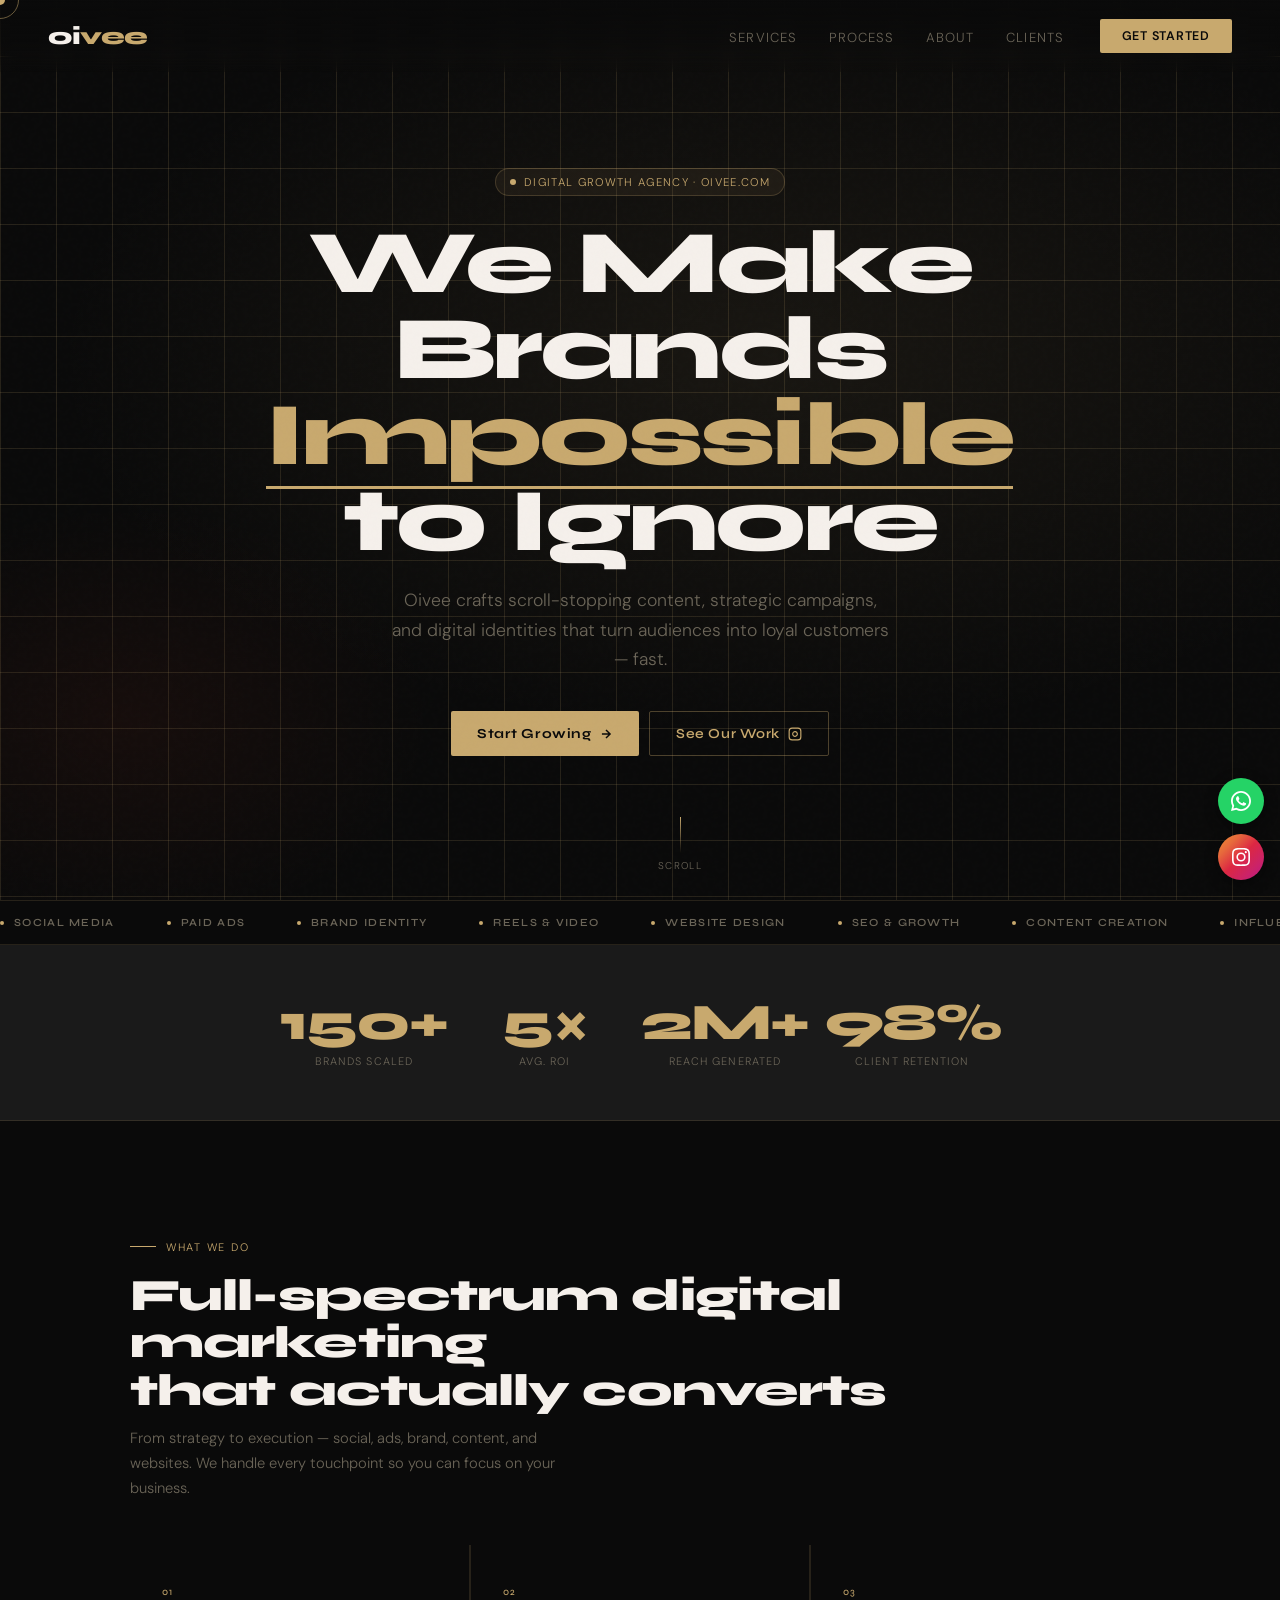
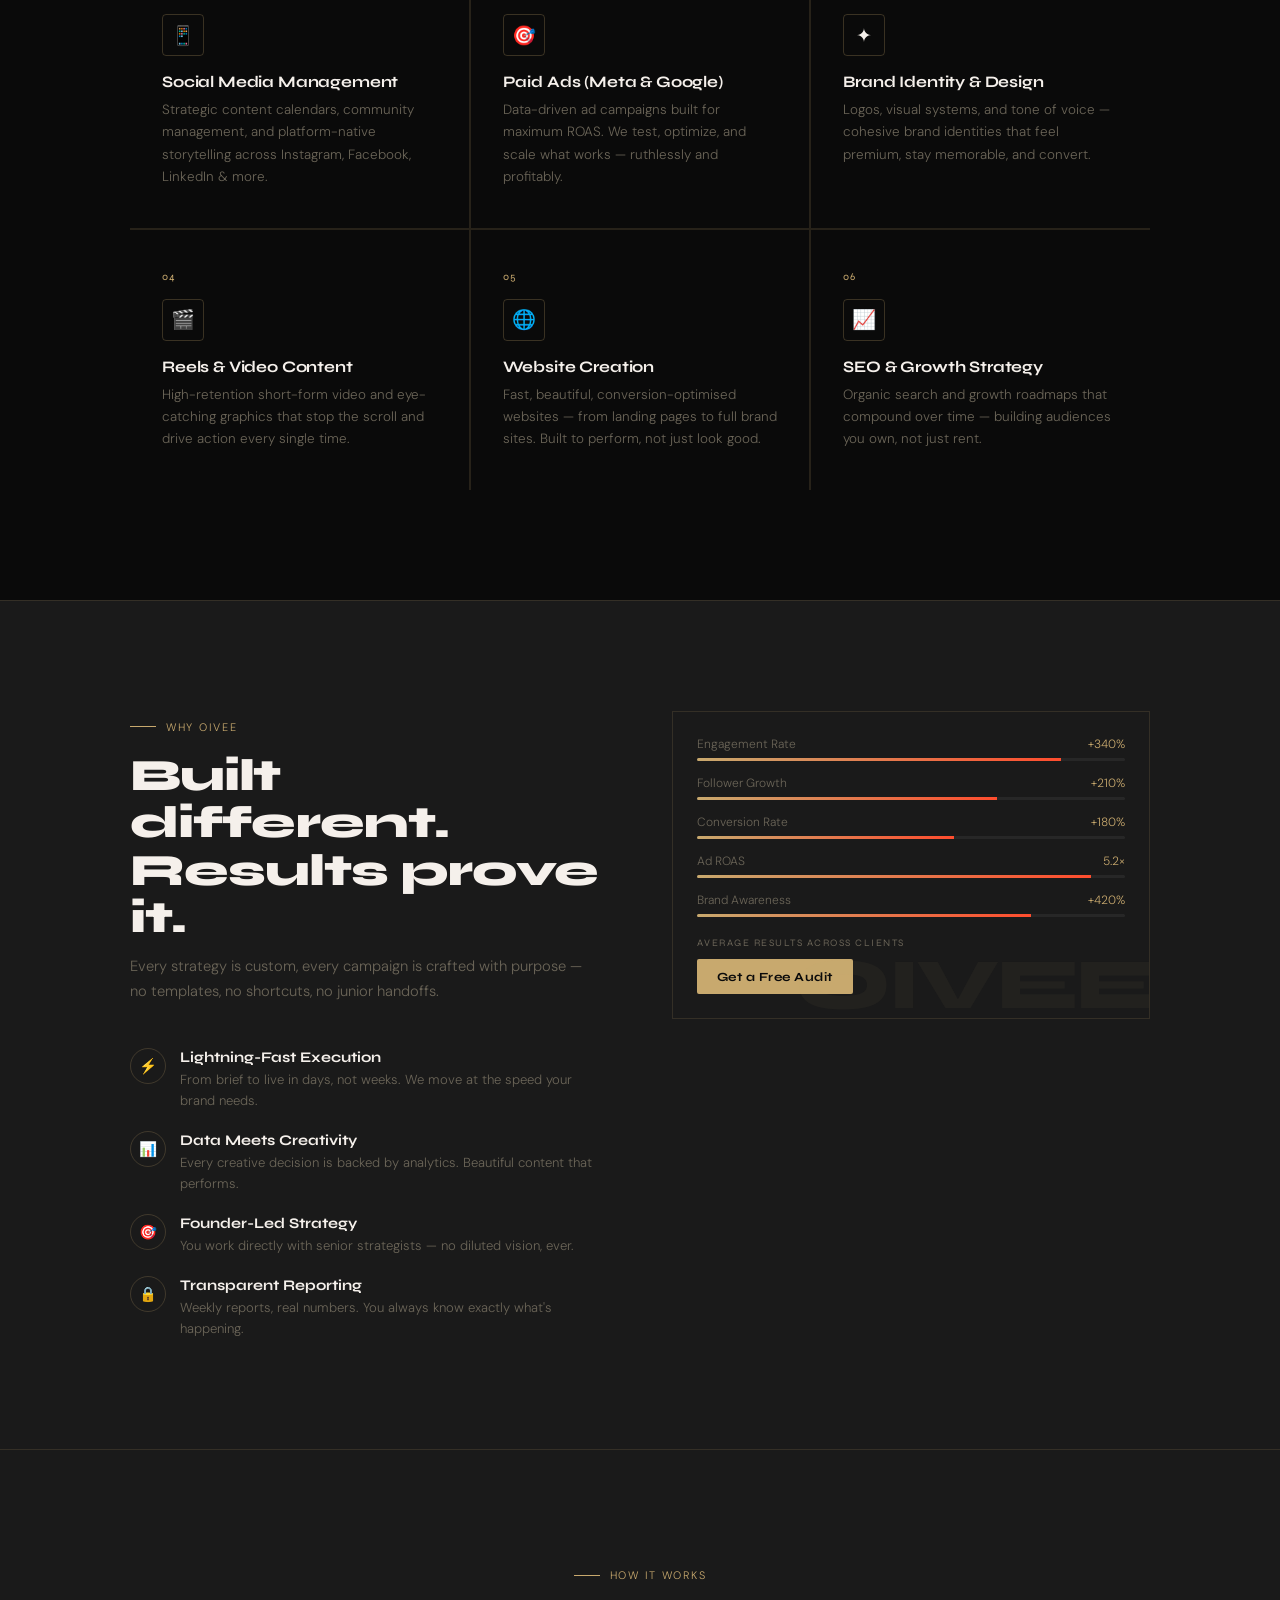
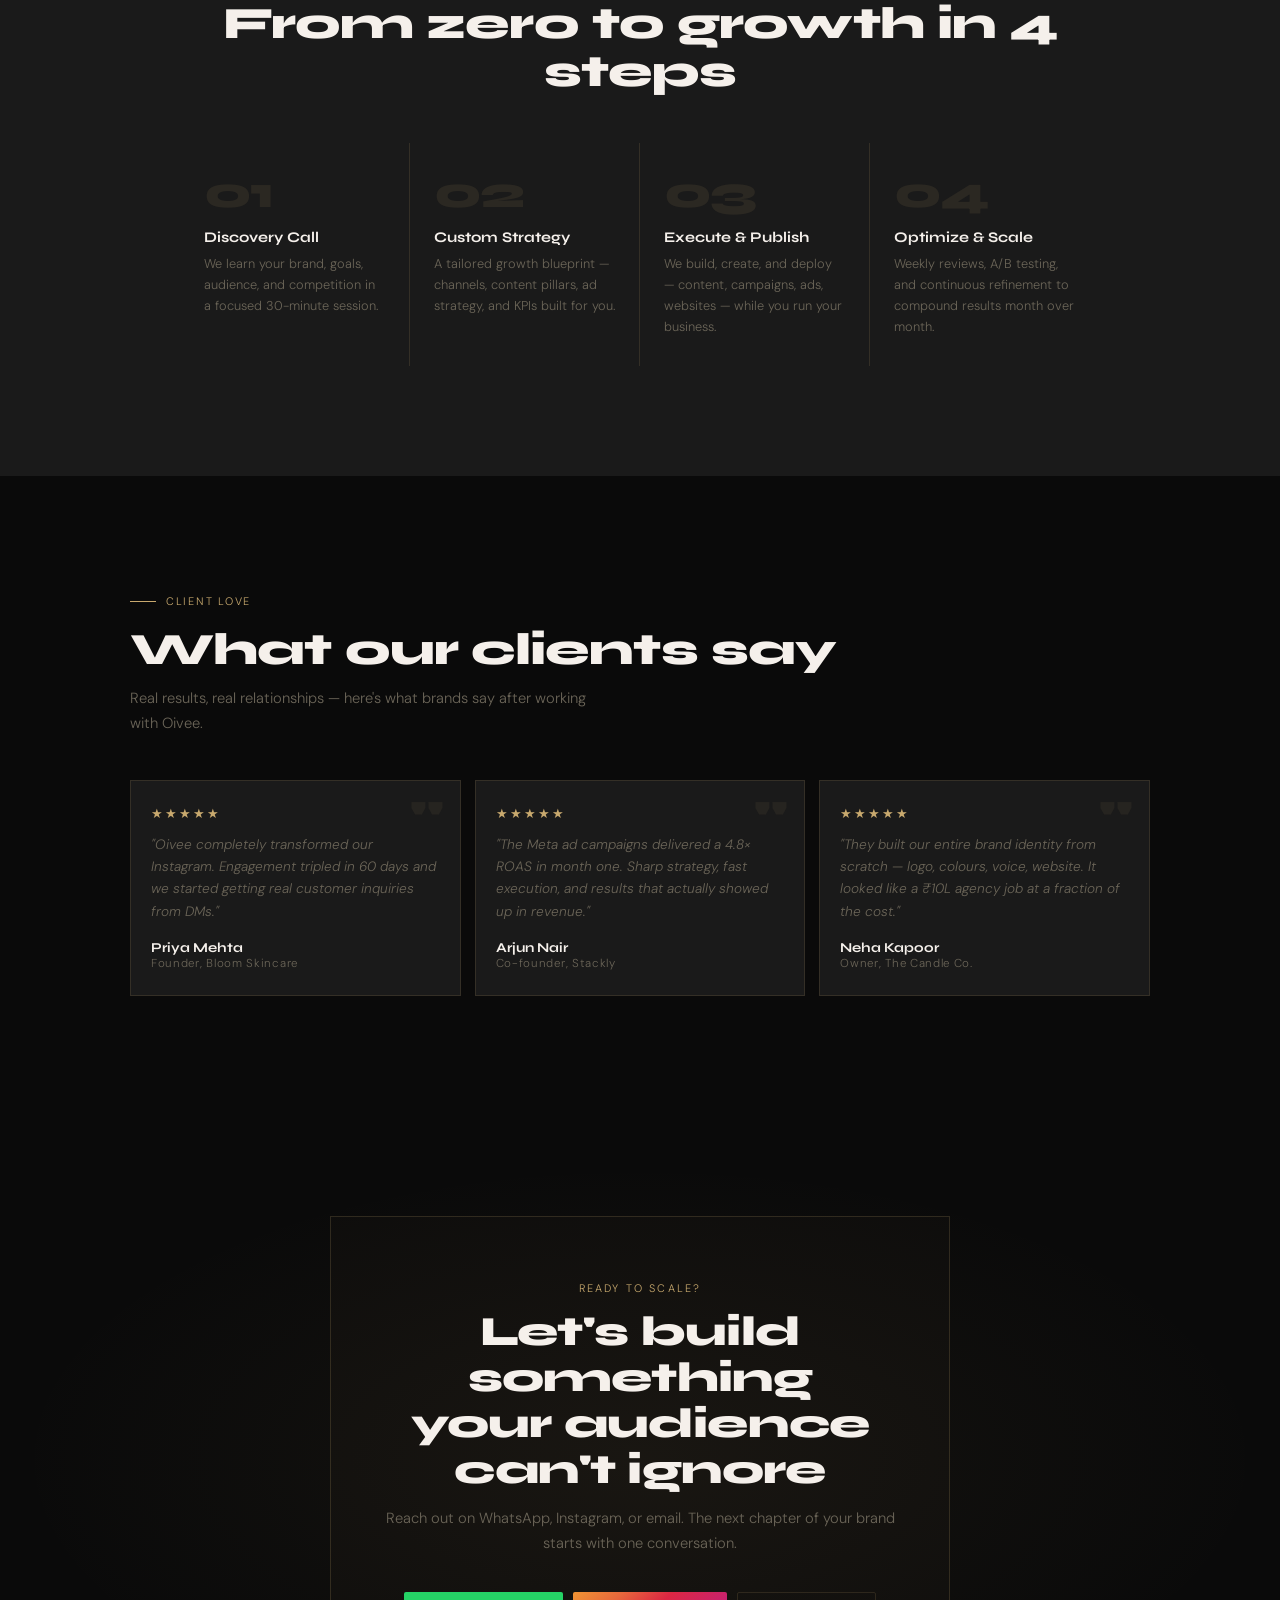
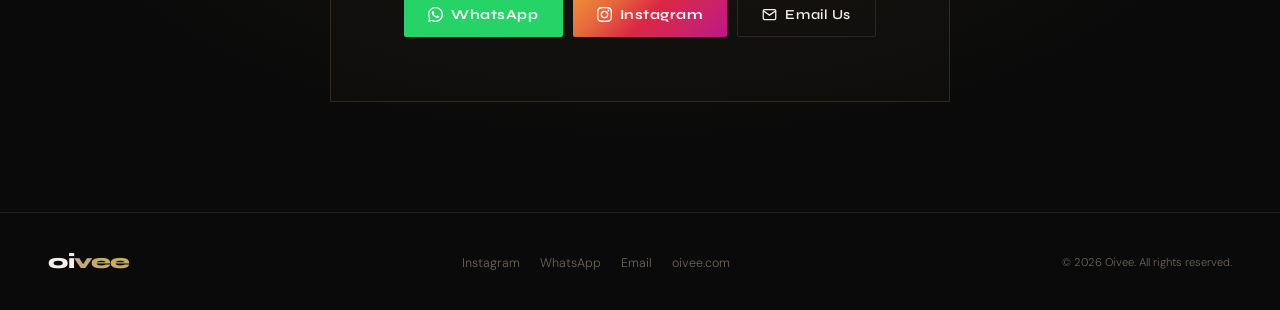
==== commit c33211cd: "Refactor .hero-scroll styles for centering Adjusted .hero-scroll styles for better visual centering." ====
--- a/index.html
+++ b/index.html
@@ -228,11 +228,18 @@
     }
     .btn-outline:hover { background: rgba(200,169,110,0.08); border-color: var(--gold); transform: translateY(-2px); }
 
-    .hero-scroll {
-      position: absolute; bottom: 28px; left: 50%; transform: translateX(-50%);
-      display: flex; flex-direction: column; align-items: center; gap: 6px;
-      color: var(--muted); font-size: 0.62rem; letter-spacing: 0.15em;
-      text-transform: uppercase; animation: fadeUp 0.7s 0.8s ease both;
+   .hero-scroll {
+      position: absolute;
+      bottom: 28px; left: 50%;
+      transform: translateX(-50%);
+
+      width: 80px; /* 🔥 THIS fixes visual centering */
+
+      display: flex;
+      flex-direction: column; align-items: center; gap: 6px;
+
+      color: var(--muted);
+      font-size: 0.62rem; letter-spacing: 0.15em; text-transform: uppercase; animation: fadeUp 0.7s 0.8s ease both;
     }
     .scroll-line {
       width: 1px; height: 36px;
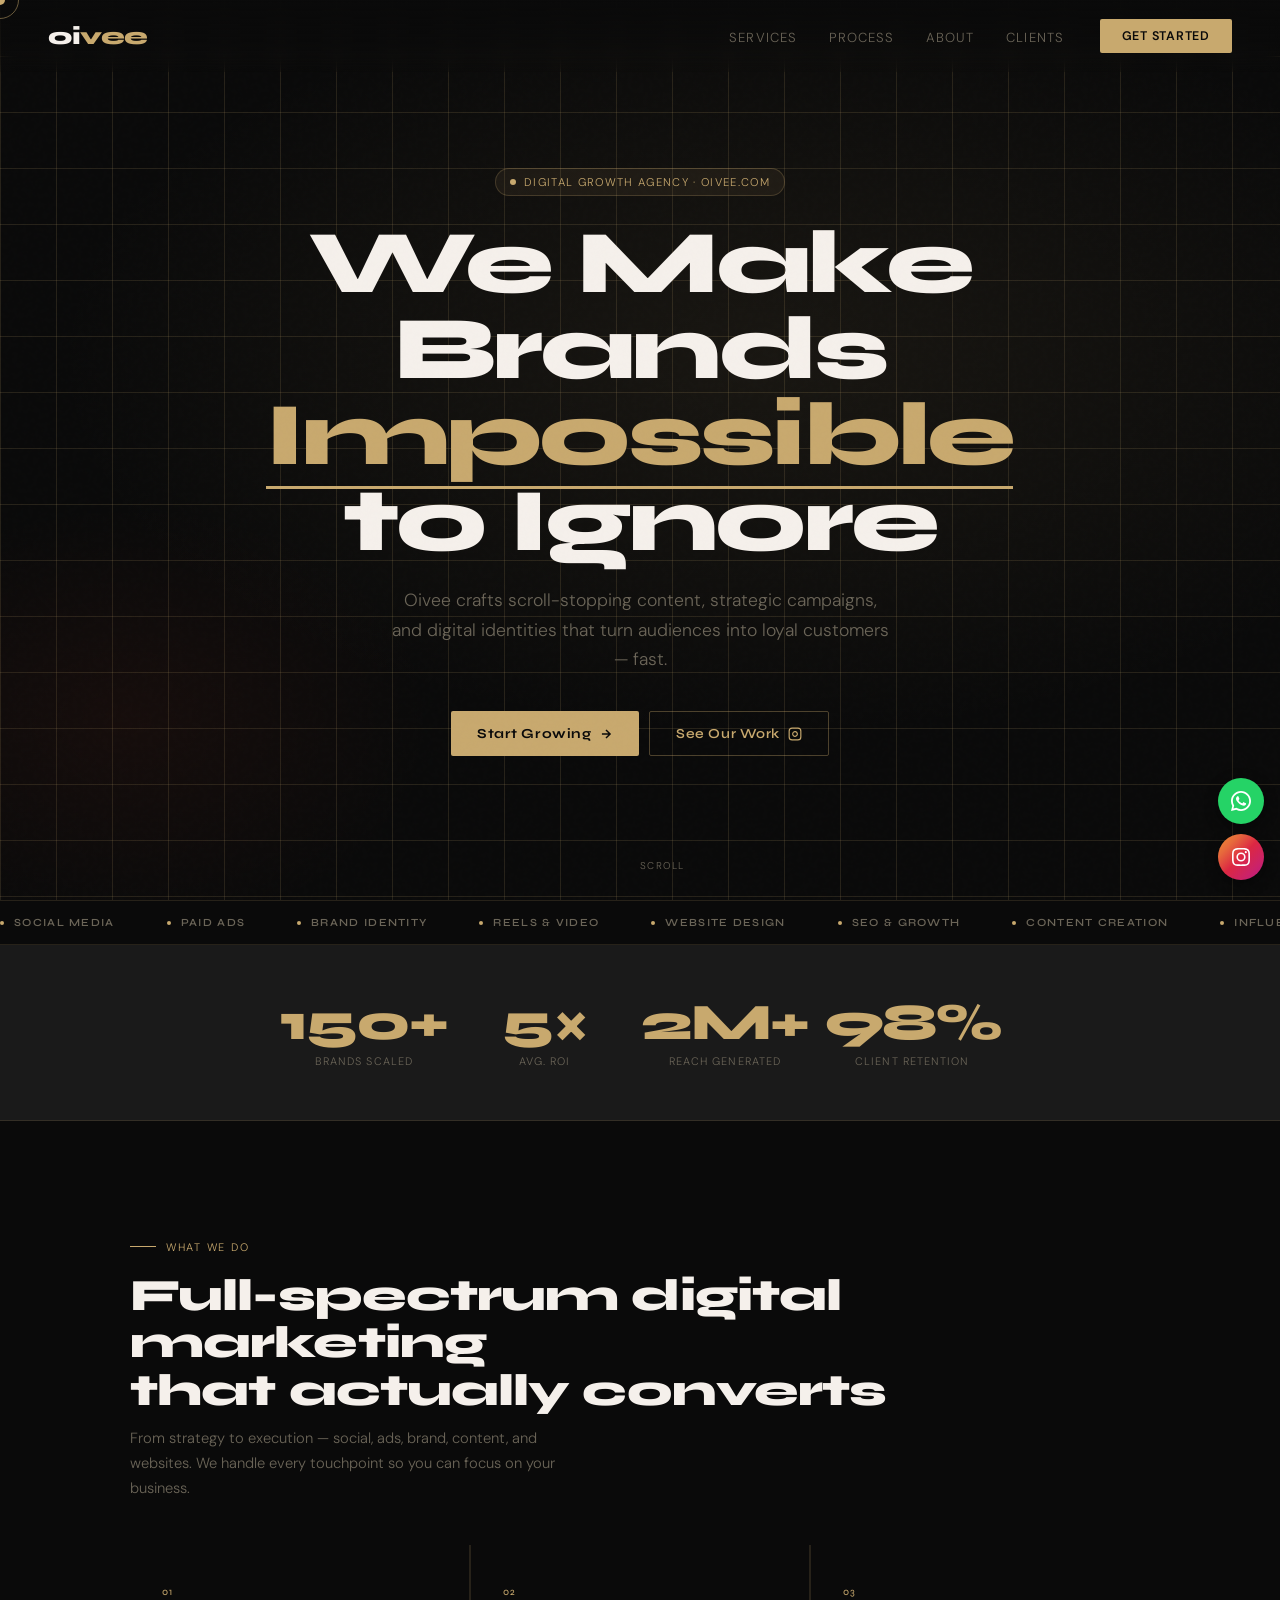
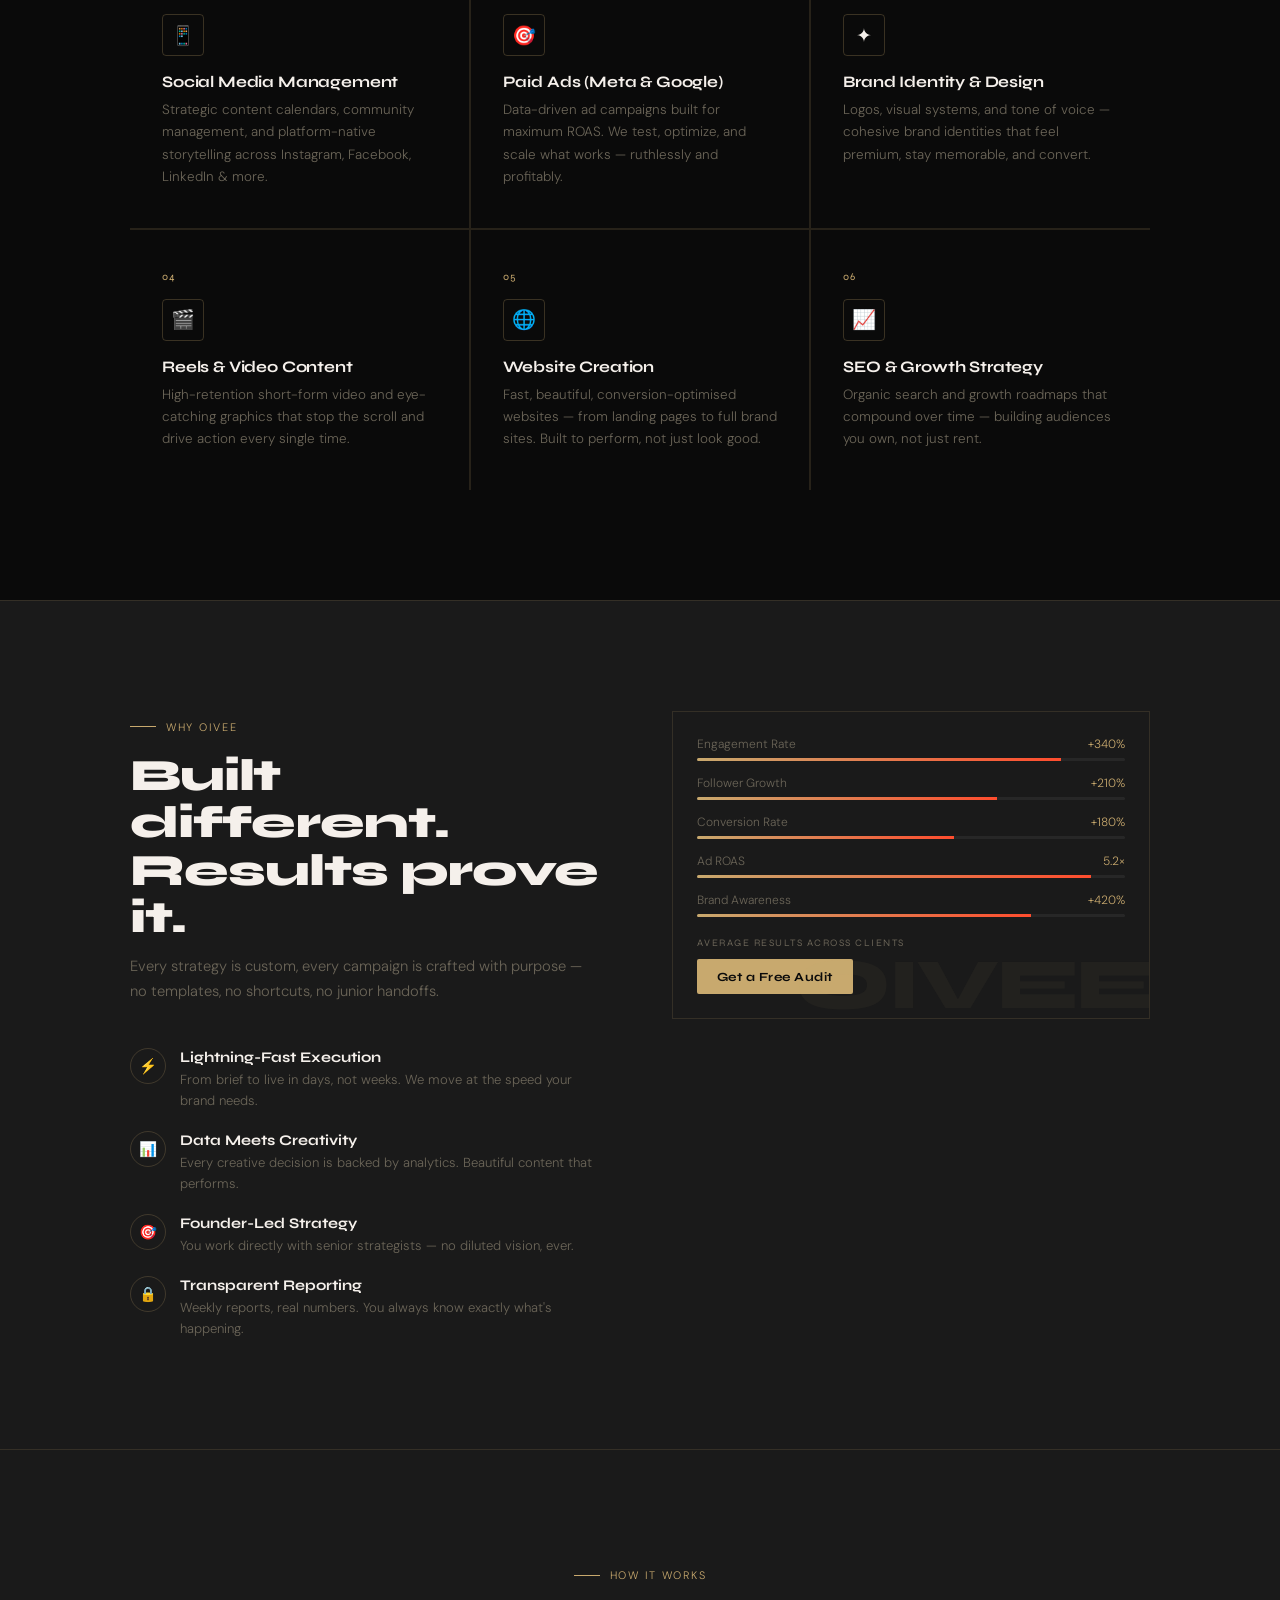
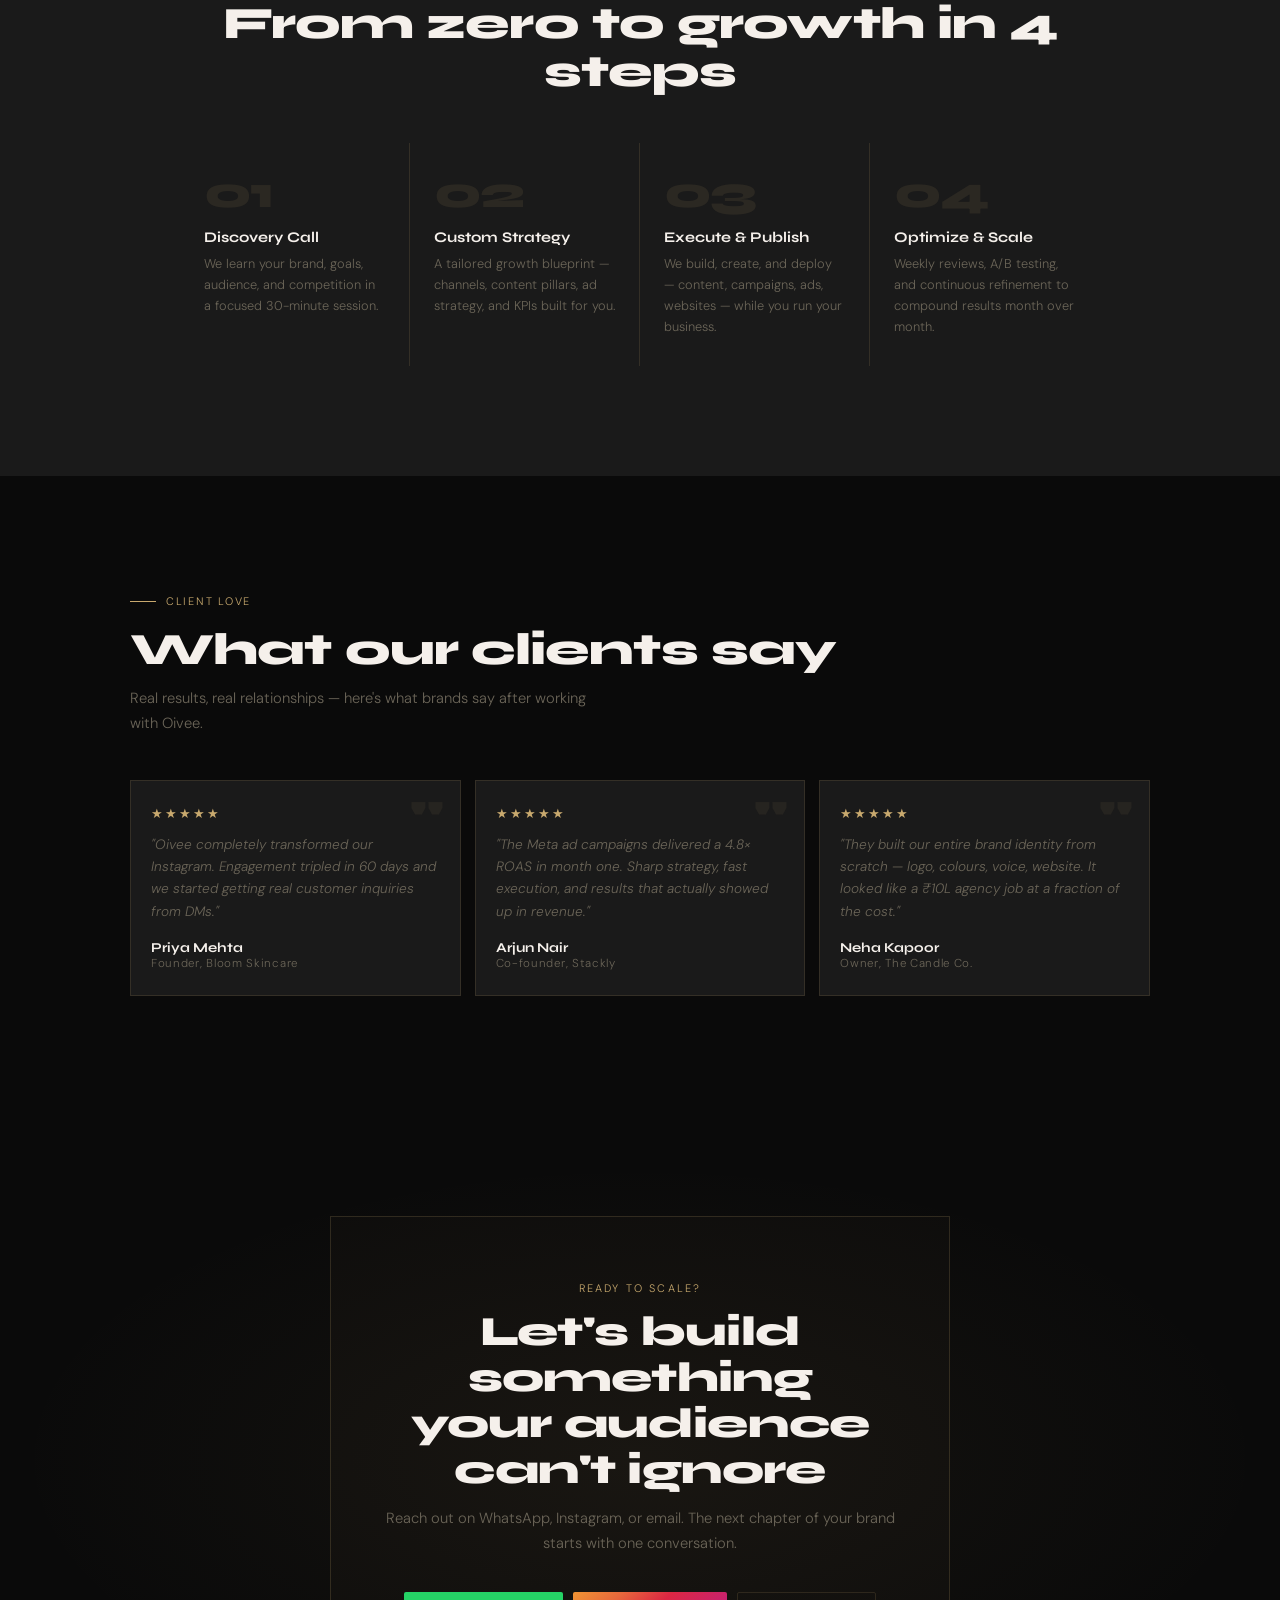
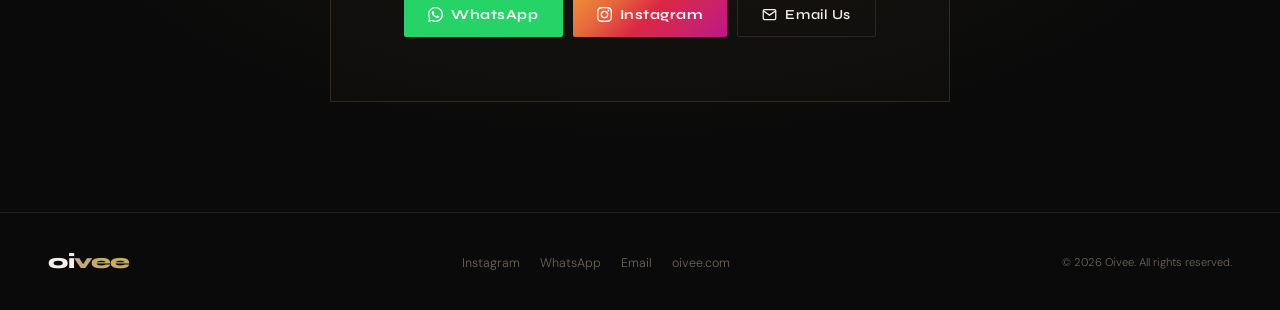
==== commit 08d75a9f: "Adjust horizontal centering of hero-scroll element" ====
--- a/index.html
+++ b/index.html
@@ -229,17 +229,23 @@
     .btn-outline:hover { background: rgba(200,169,110,0.08); border-color: var(--gold); transform: translateY(-2px); }
 
    .hero-scroll {
-      position: absolute;
-      bottom: 28px; left: 50%;
-      transform: translateX(-50%);
-
-      width: 80px; /* 🔥 THIS fixes visual centering */
-
-      display: flex;
-      flex-direction: column; align-items: center; gap: 6px;
-
-      color: var(--muted);
-      font-size: 0.62rem; letter-spacing: 0.15em; text-transform: uppercase; animation: fadeUp 0.7s 0.8s ease both;
+  position: absolute;
+  bottom: 28px;
+  left: 50%;
+  transform: translateX(-48%);
+
+  display: flex;
+  flex-direction: column;
+  align-items: center;
+  gap: 6px;
+
+  color: var(--muted);
+  font-size: 0.62rem;
+  letter-spacing: 0.15em;
+  text-transform: uppercase;
+
+  animation: fadeUp 0.7s 0.8s ease both;
+}
     }
     .scroll-line {
       width: 1px; height: 36px;
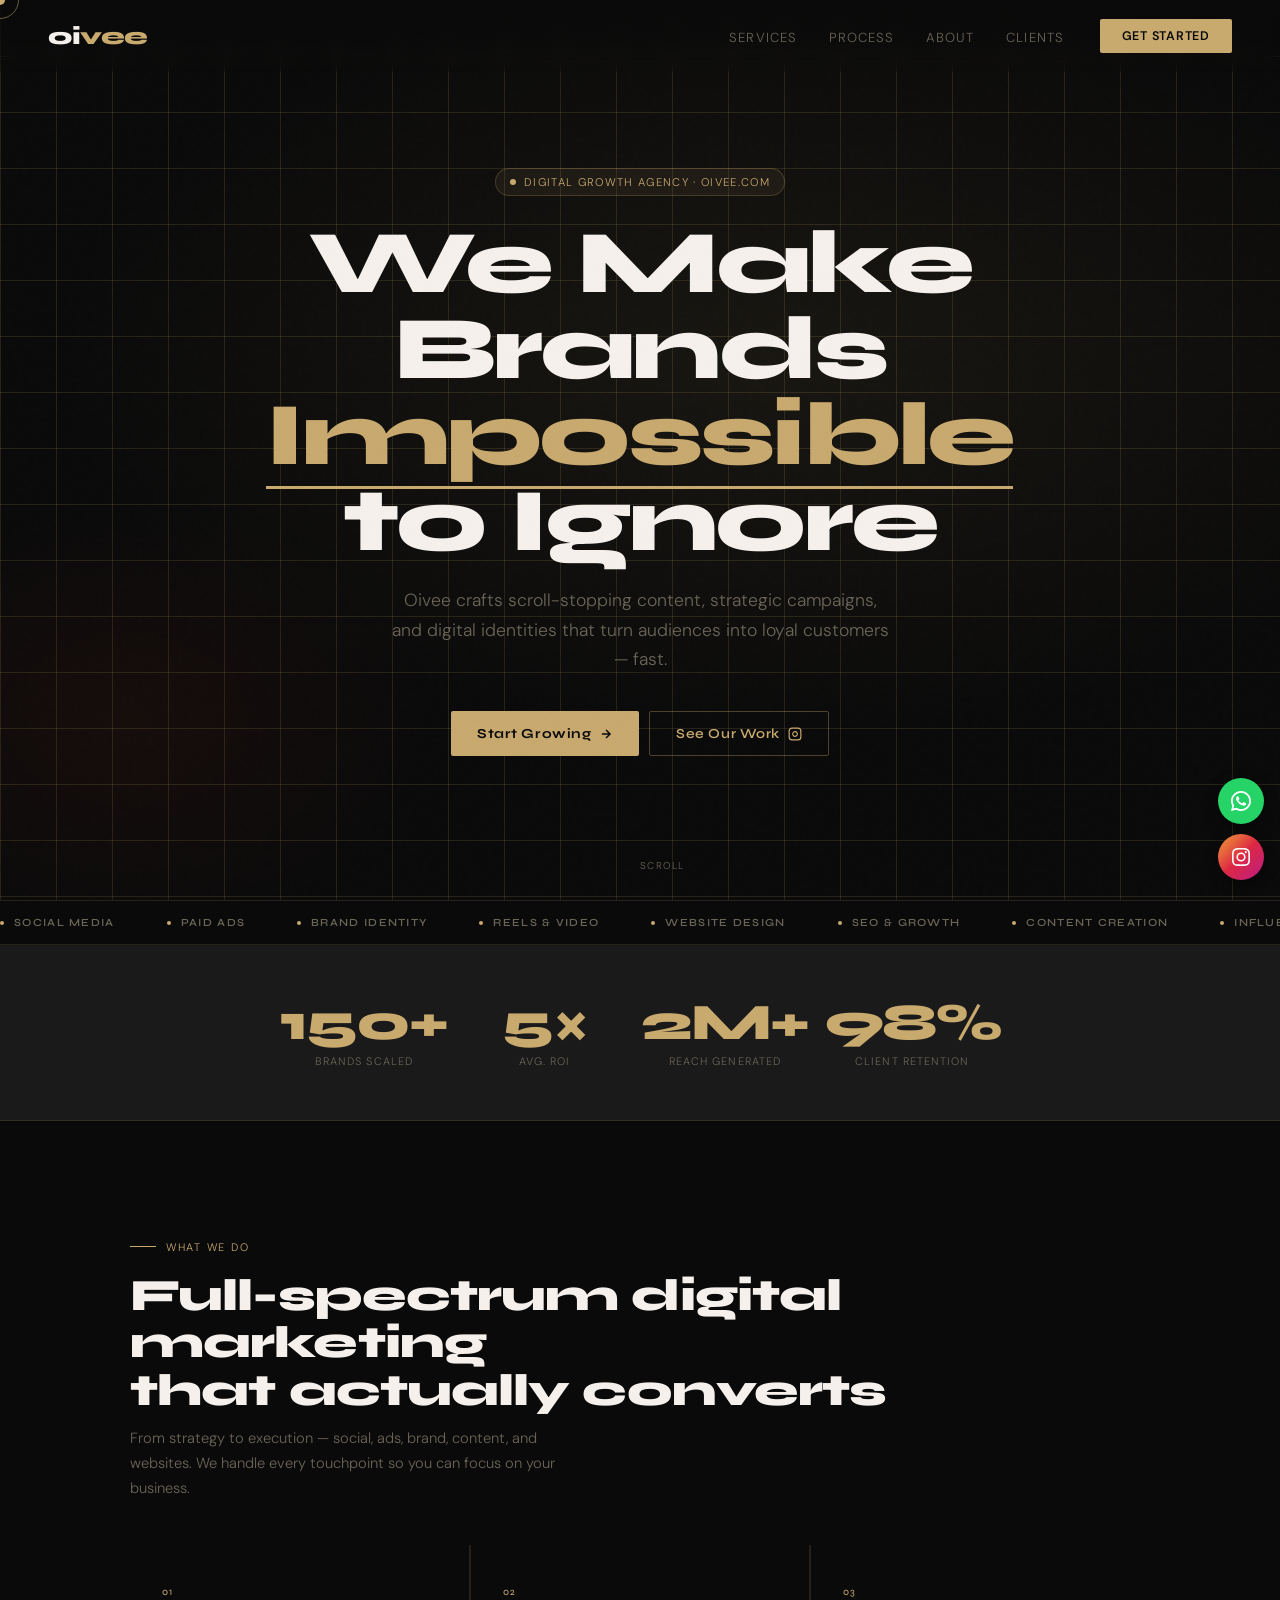
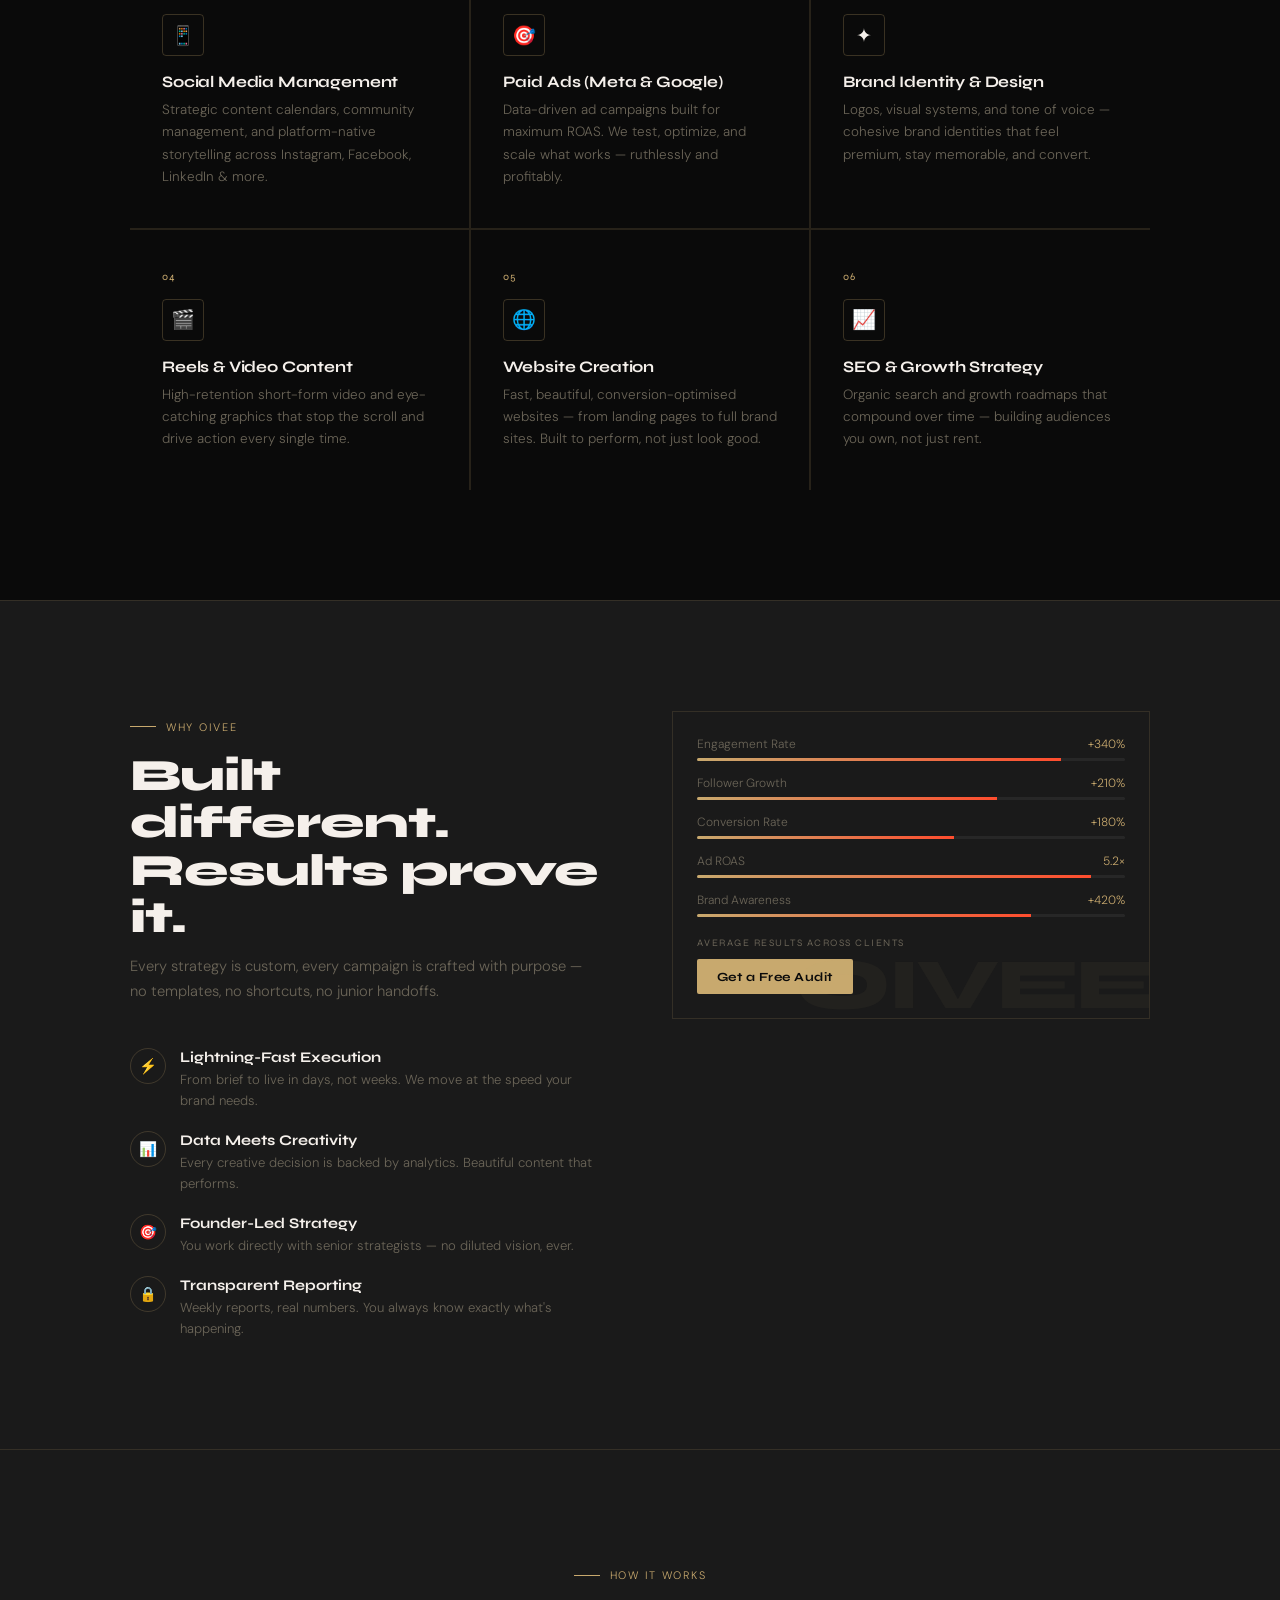
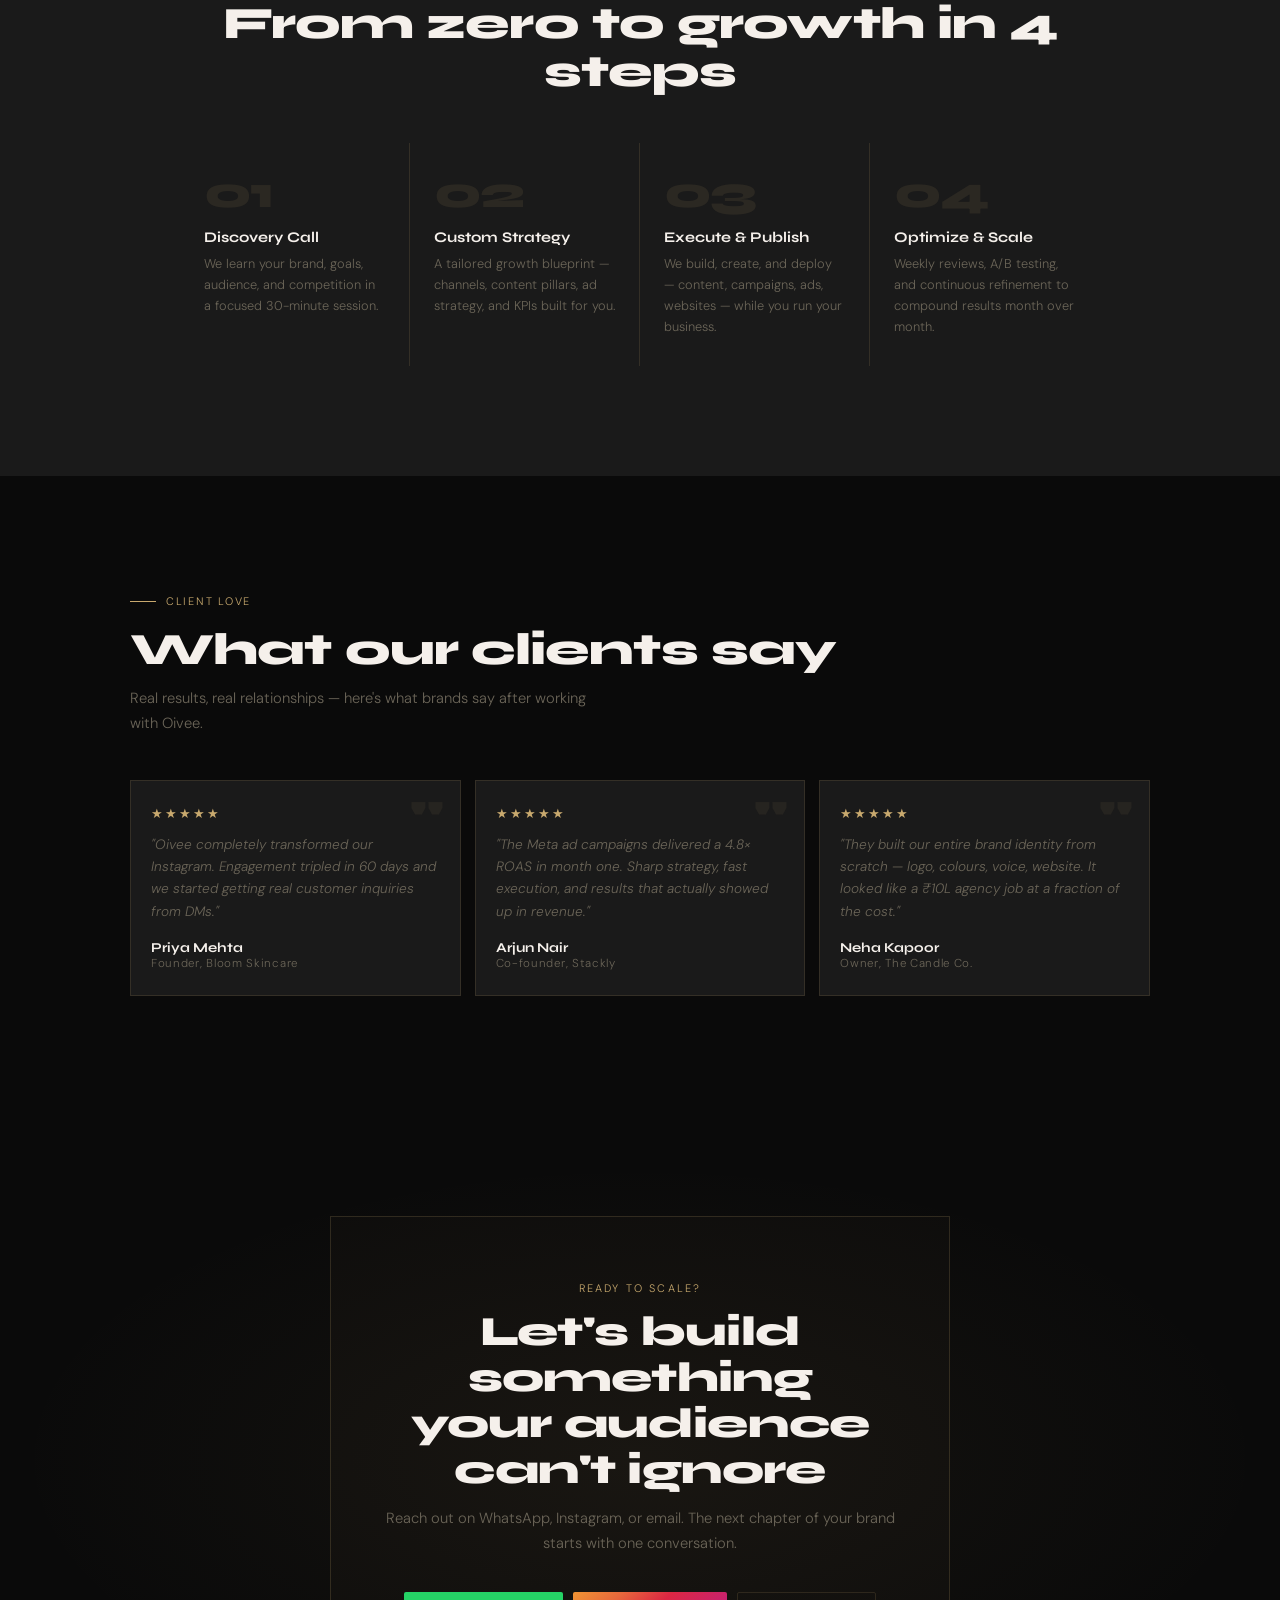
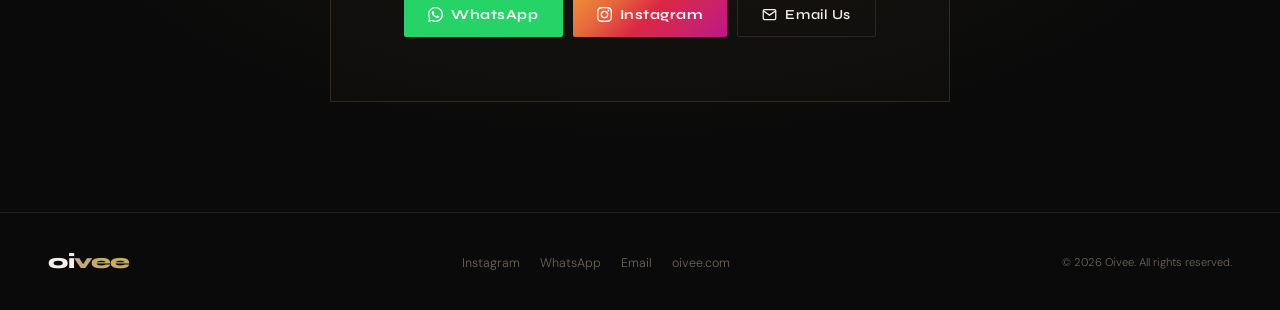
==== commit c8592b07: "Adjust hero-scroll transform for better alignment" ====
--- a/index.html
+++ b/index.html
@@ -232,7 +232,7 @@
   position: absolute;
   bottom: 28px;
   left: 50%;
-  transform: translateX(-48%);
+  transform: translateX(-53%);
 
   display: flex;
   flex-direction: column;
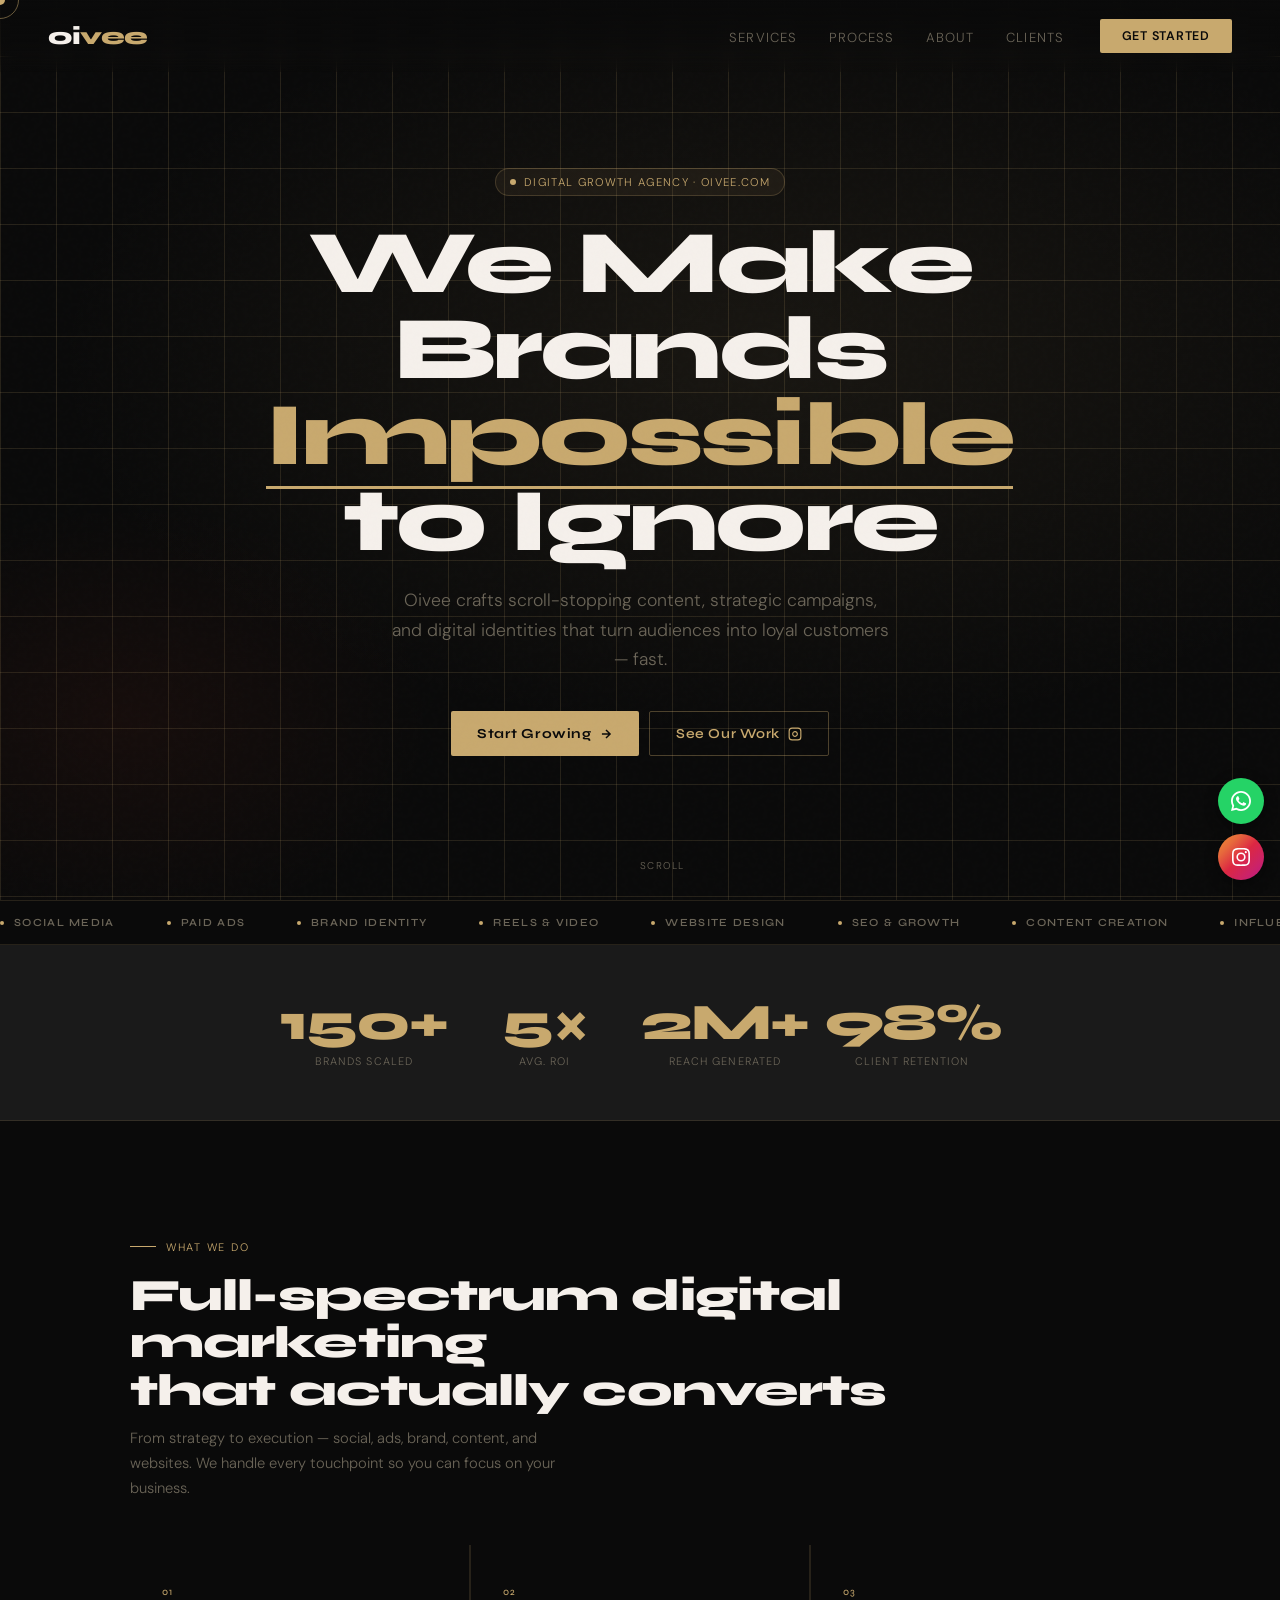
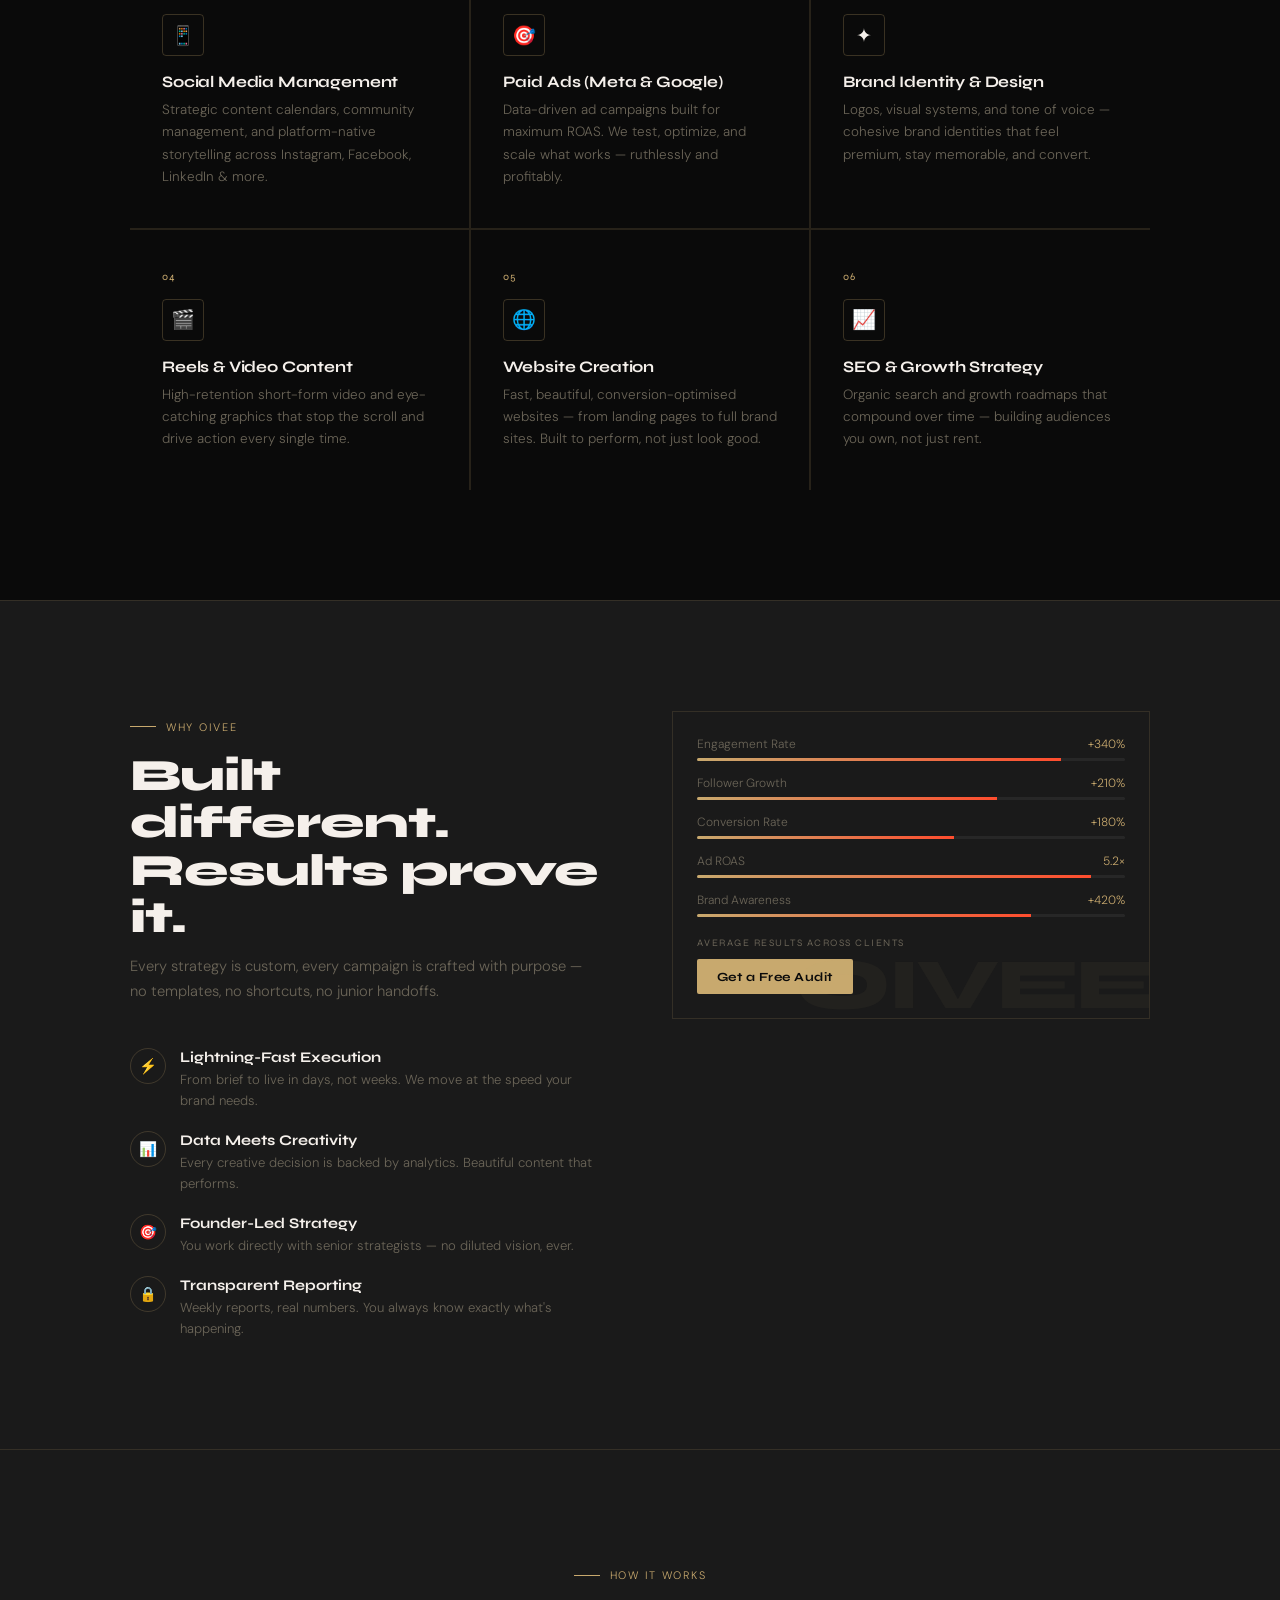
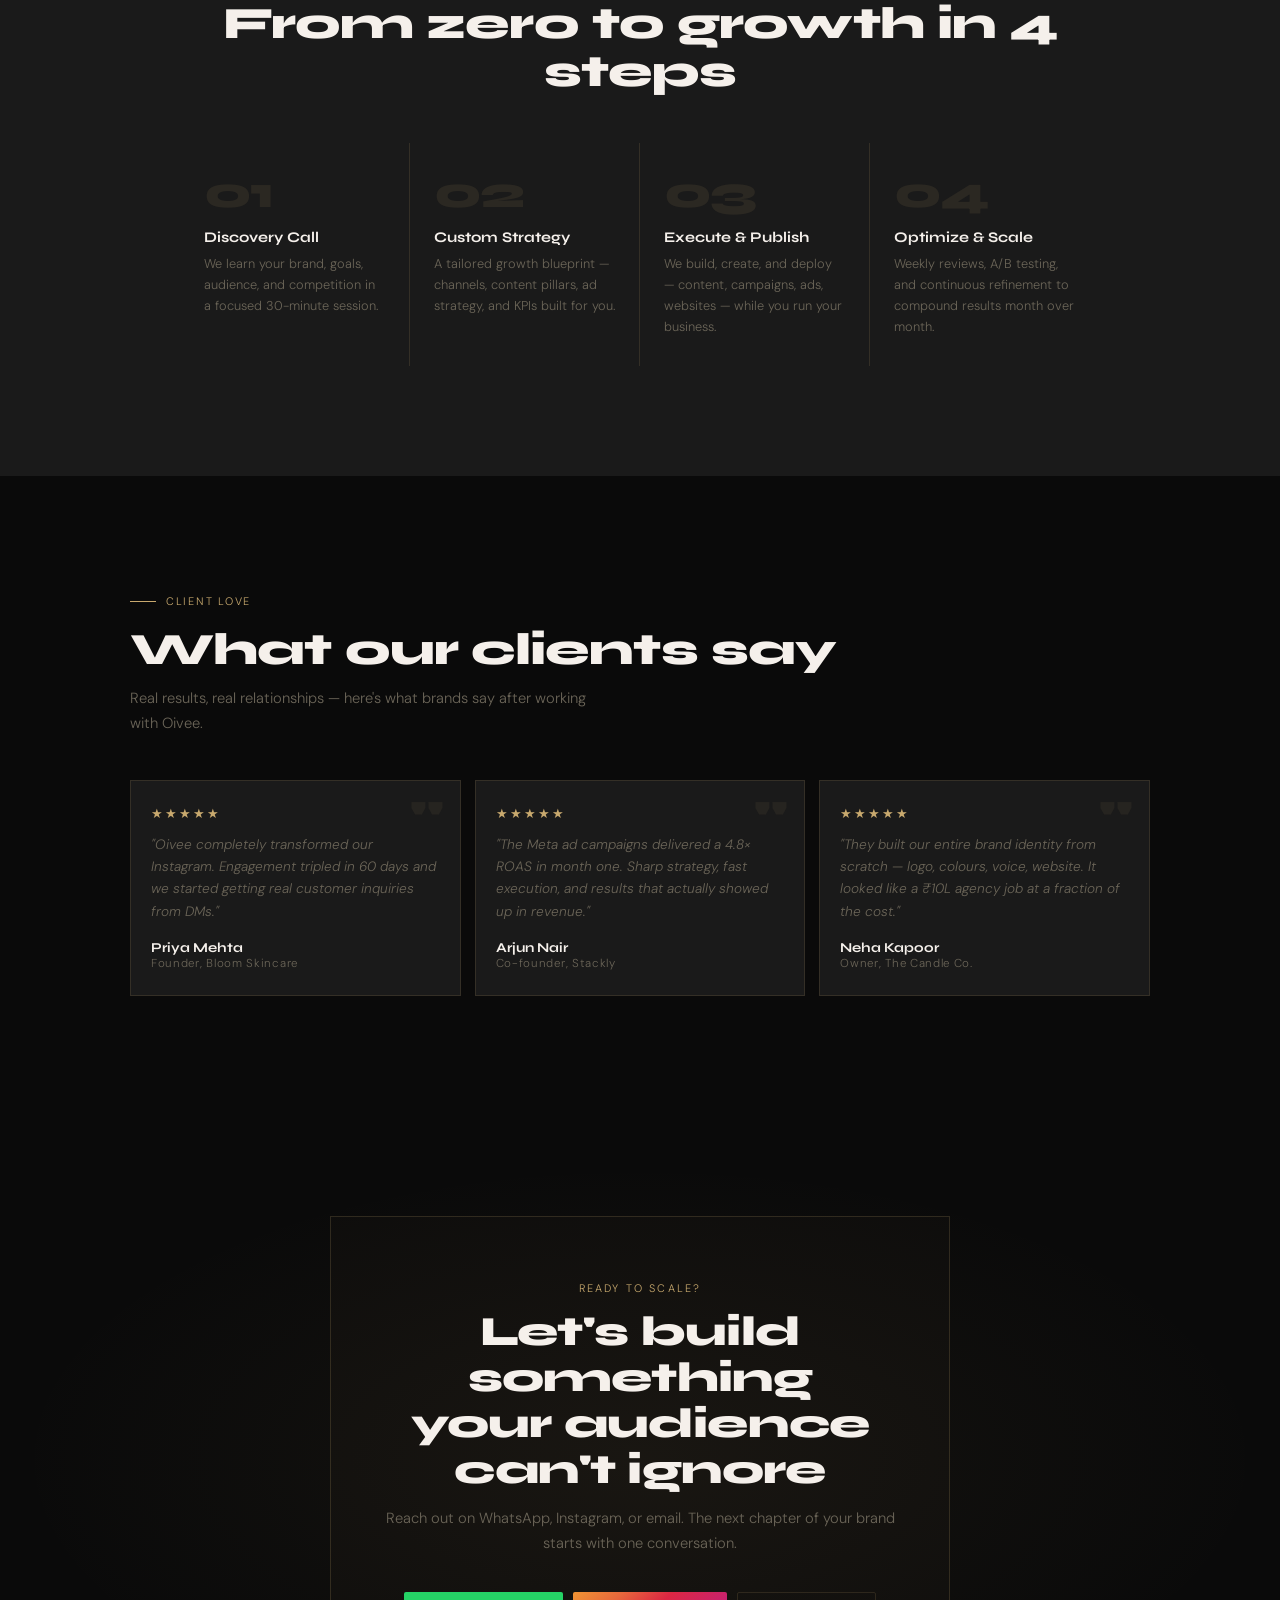
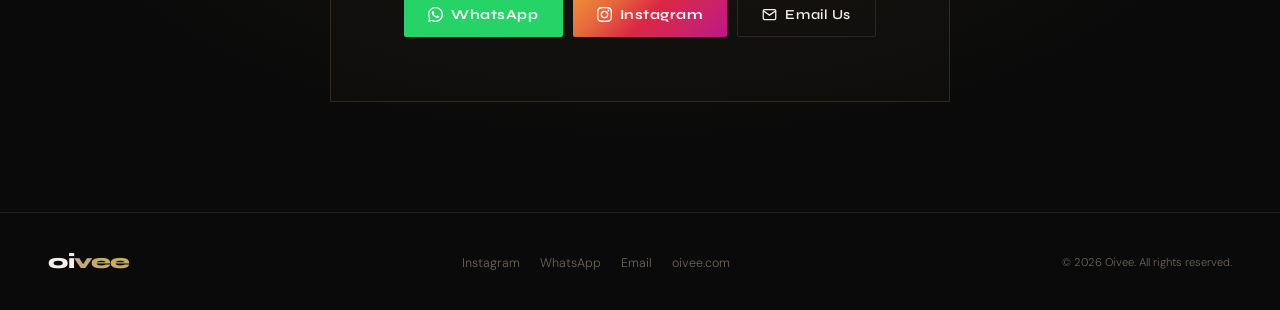
==== commit 98ac84c9: "Update index.html" ====
--- a/index.html
+++ b/index.html
@@ -232,7 +232,7 @@
   position: absolute;
   bottom: 28px;
   left: 50%;
-  transform: translateX(-53%);
+  transform: translateX(-51%);
 
   display: flex;
   flex-direction: column;
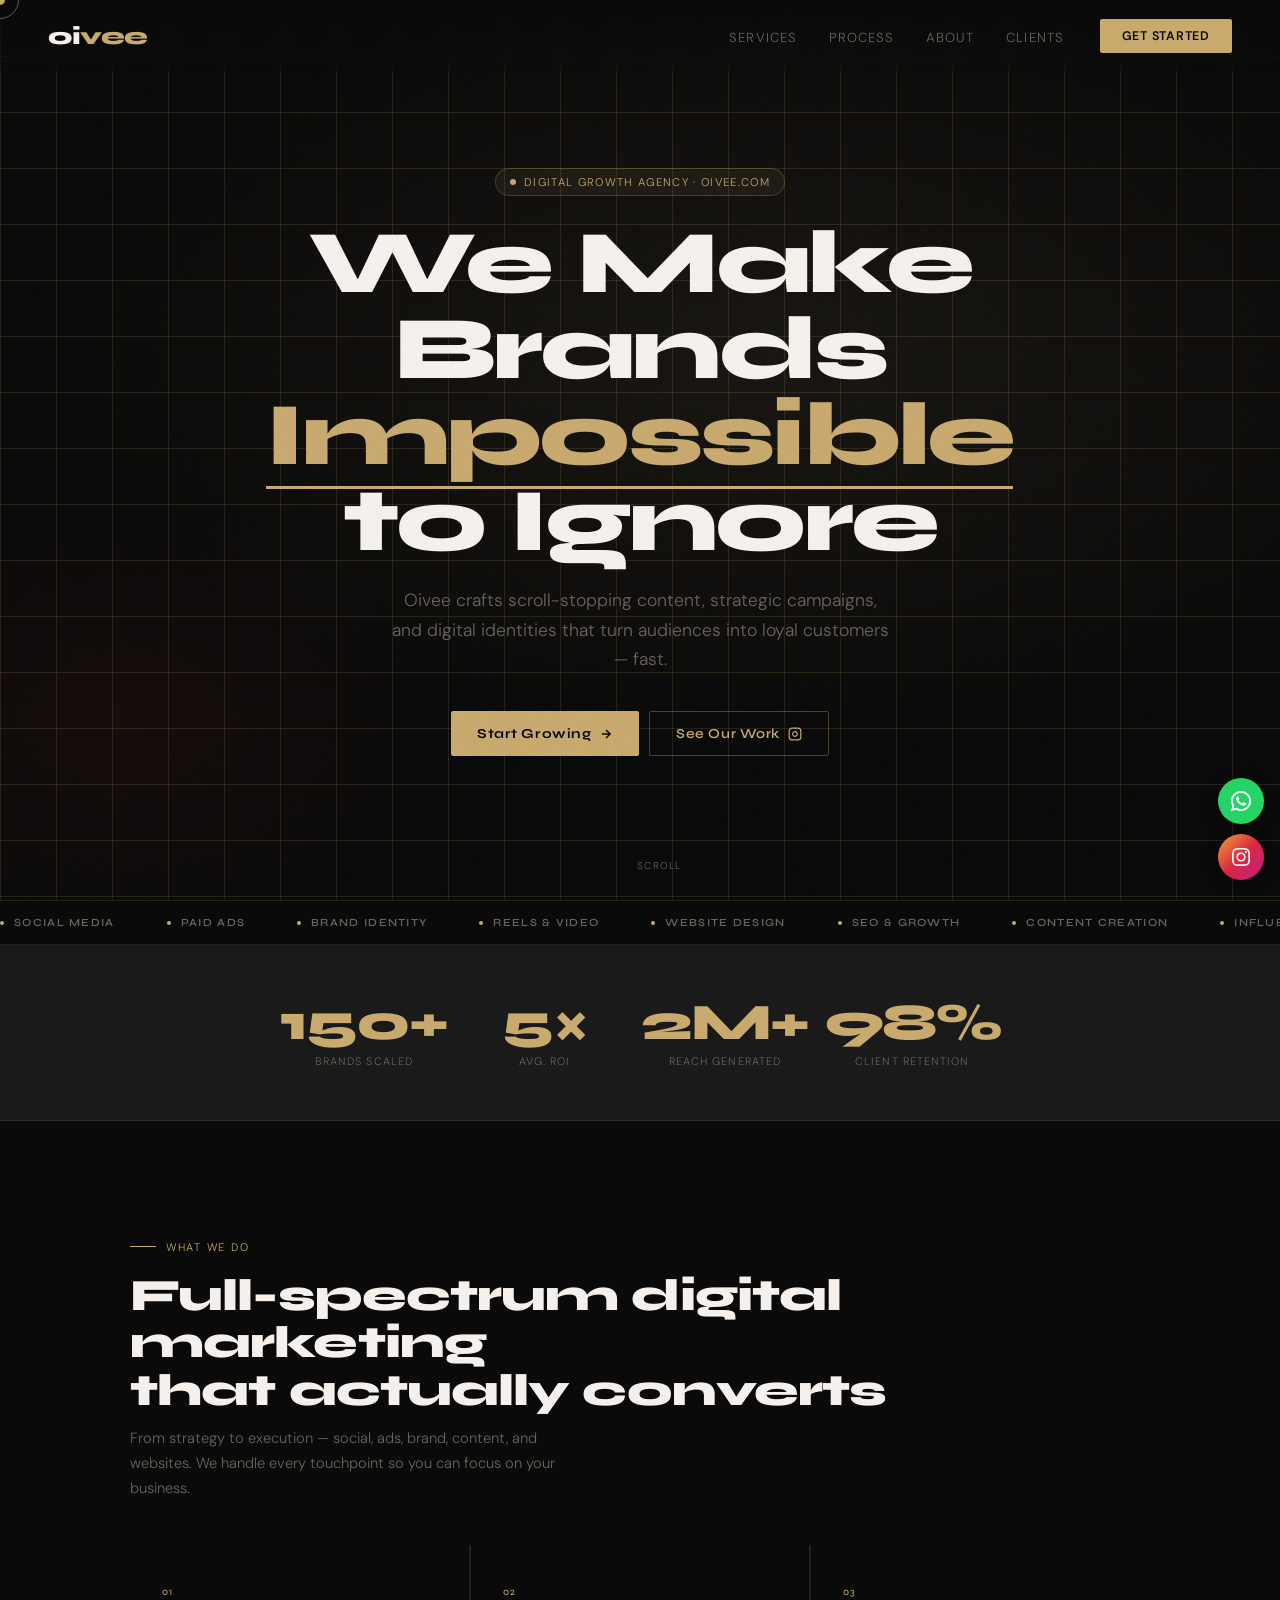
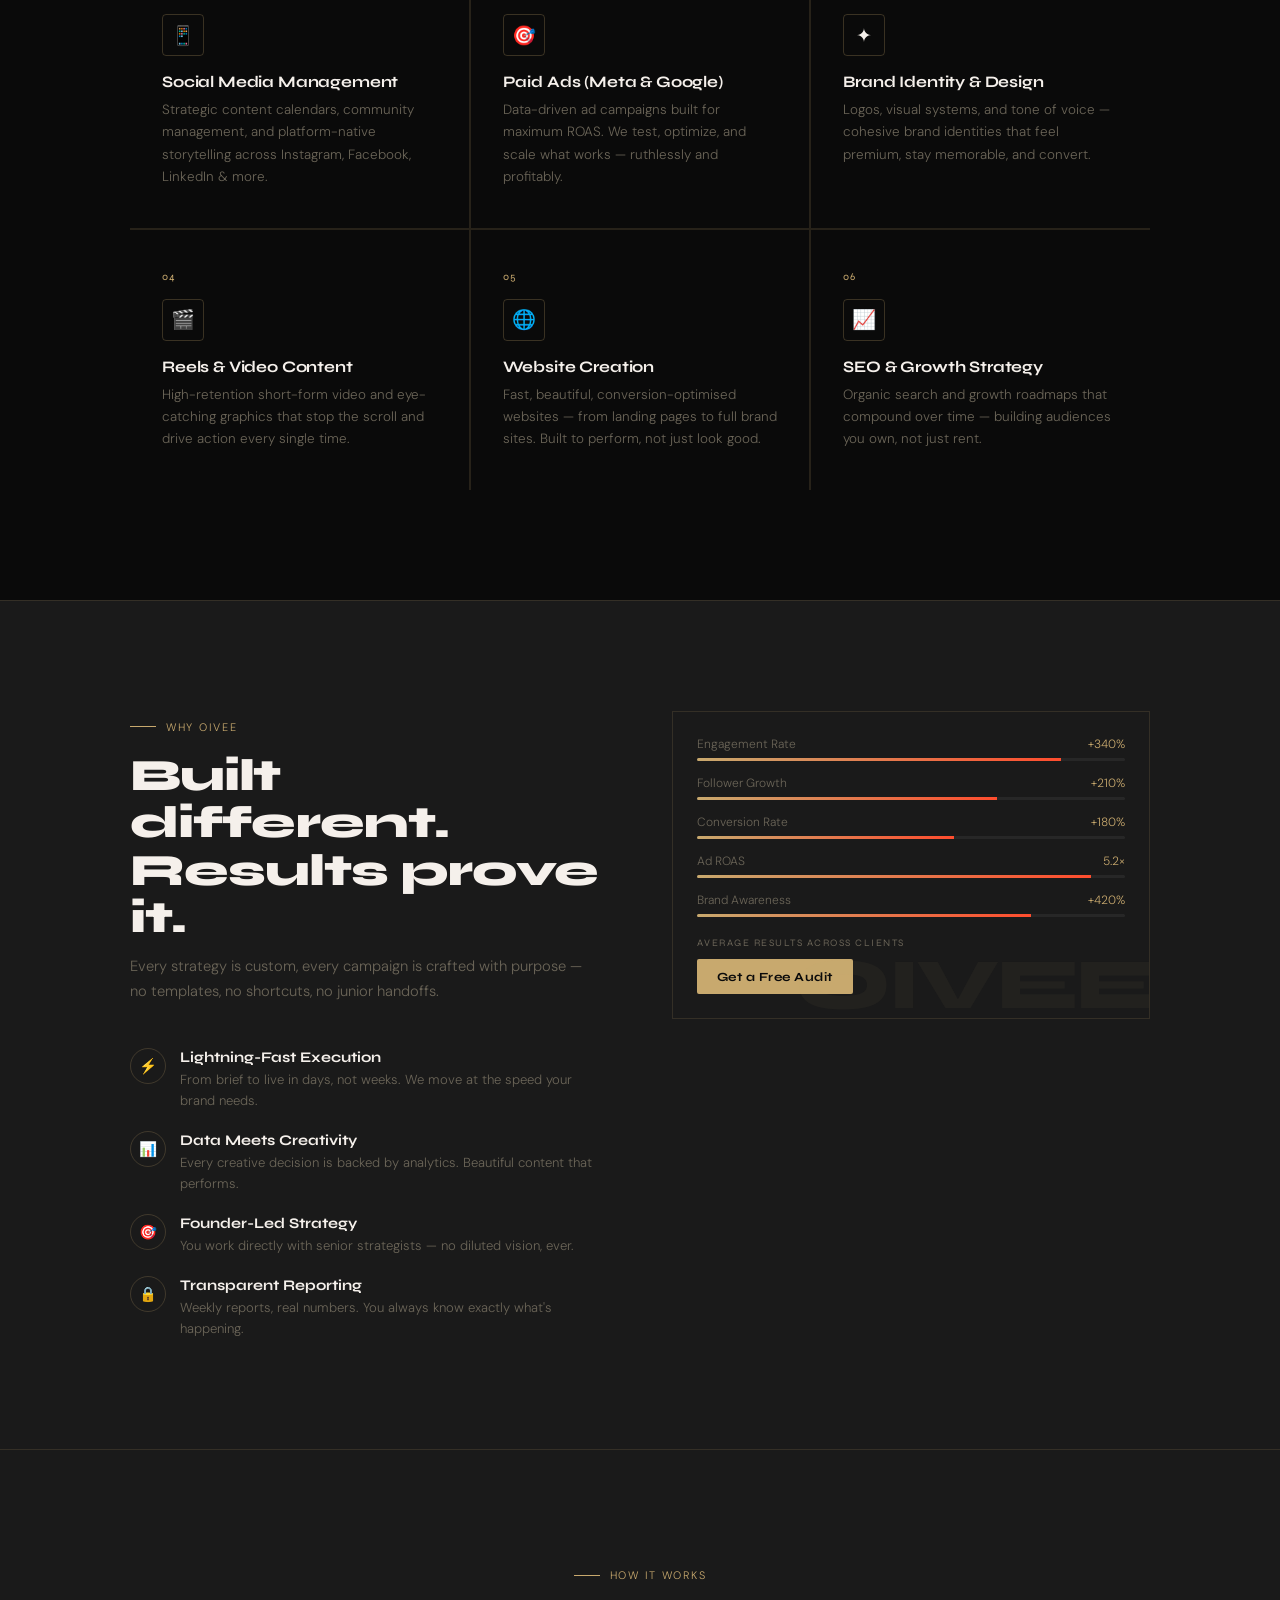
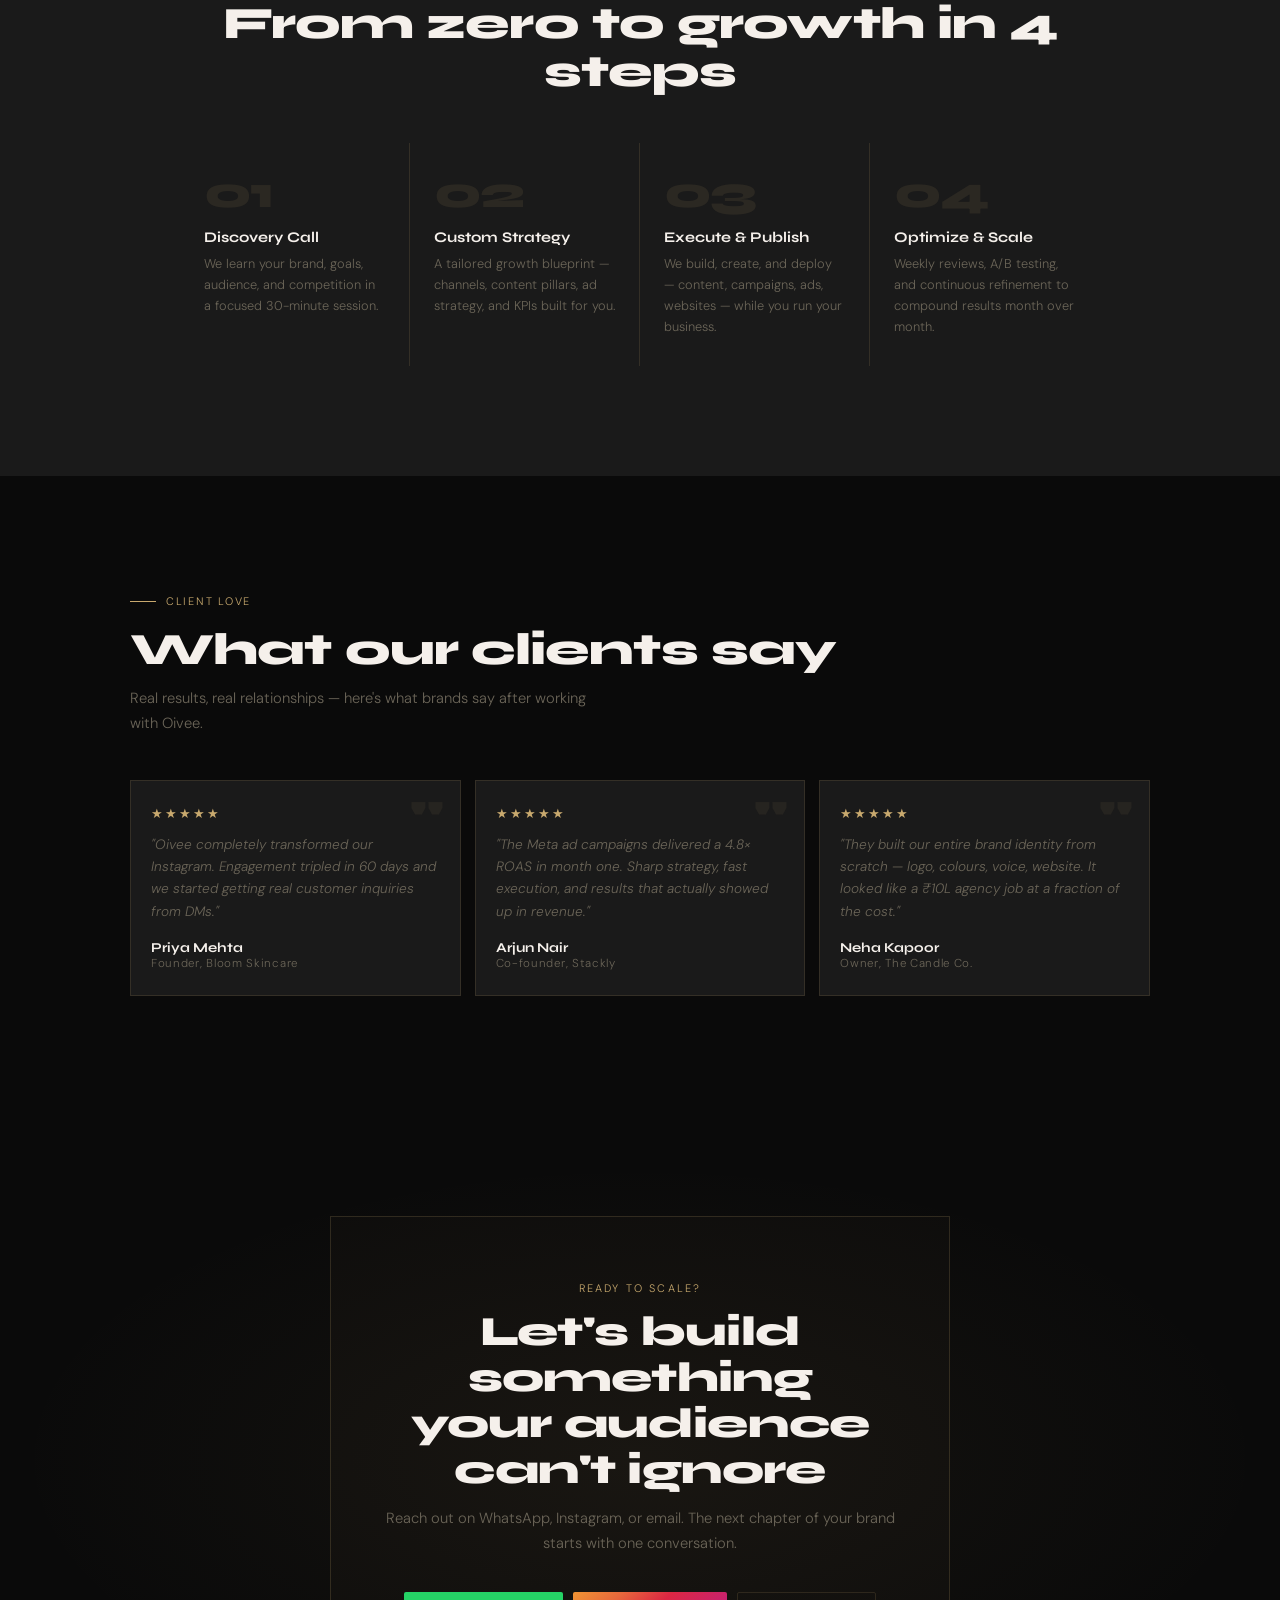
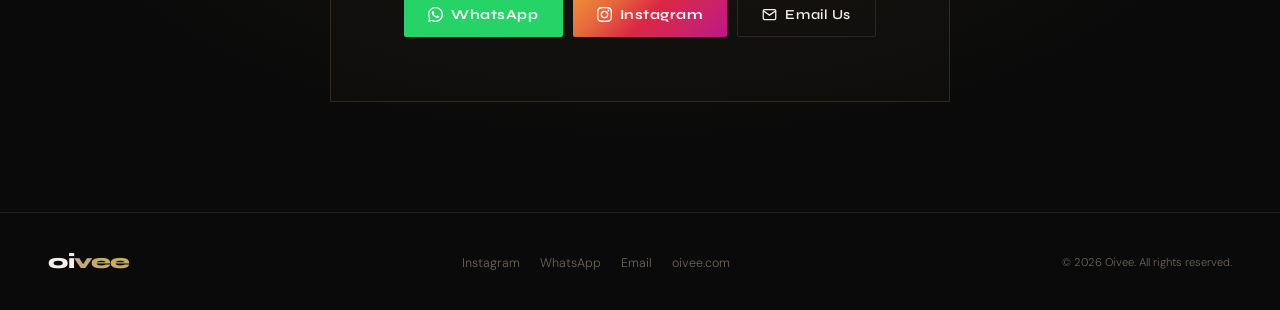
==== commit 40efb7cc: "Format CSS properties in hero-scroll class" ====
--- a/index.html
+++ b/index.html
@@ -229,23 +229,24 @@
     .btn-outline:hover { background: rgba(200,169,110,0.08); border-color: var(--gold); transform: translateY(-2px); }
 
    .hero-scroll {
-  position: absolute;
-  bottom: 28px;
-  left: 50%;
-  transform: translateX(-51%);
-
-  display: flex;
-  flex-direction: column;
-  align-items: center;
-  gap: 6px;
-
-  color: var(--muted);
-  font-size: 0.62rem;
-  letter-spacing: 0.15em;
-  text-transform: uppercase;
-
-  animation: fadeUp 0.7s 0.8s ease both;
-}
+    position: absolute;
+    bottom: 28px;
+    left: 50%;
+    transform: translateX(-50%);
+    margin-left: -3px;
+
+    display: flex;
+    flex-direction: column;
+    align-items: center;
+    gap: 6px;
+
+    color: var(--muted);
+    font-size: 0.62rem;
+    letter-spacing: 0.15em;
+    text-transform: uppercase;
+
+    animation: fadeUp 0.7s 0.8s ease both;
+  }
     }
     .scroll-line {
       width: 1px; height: 36px;
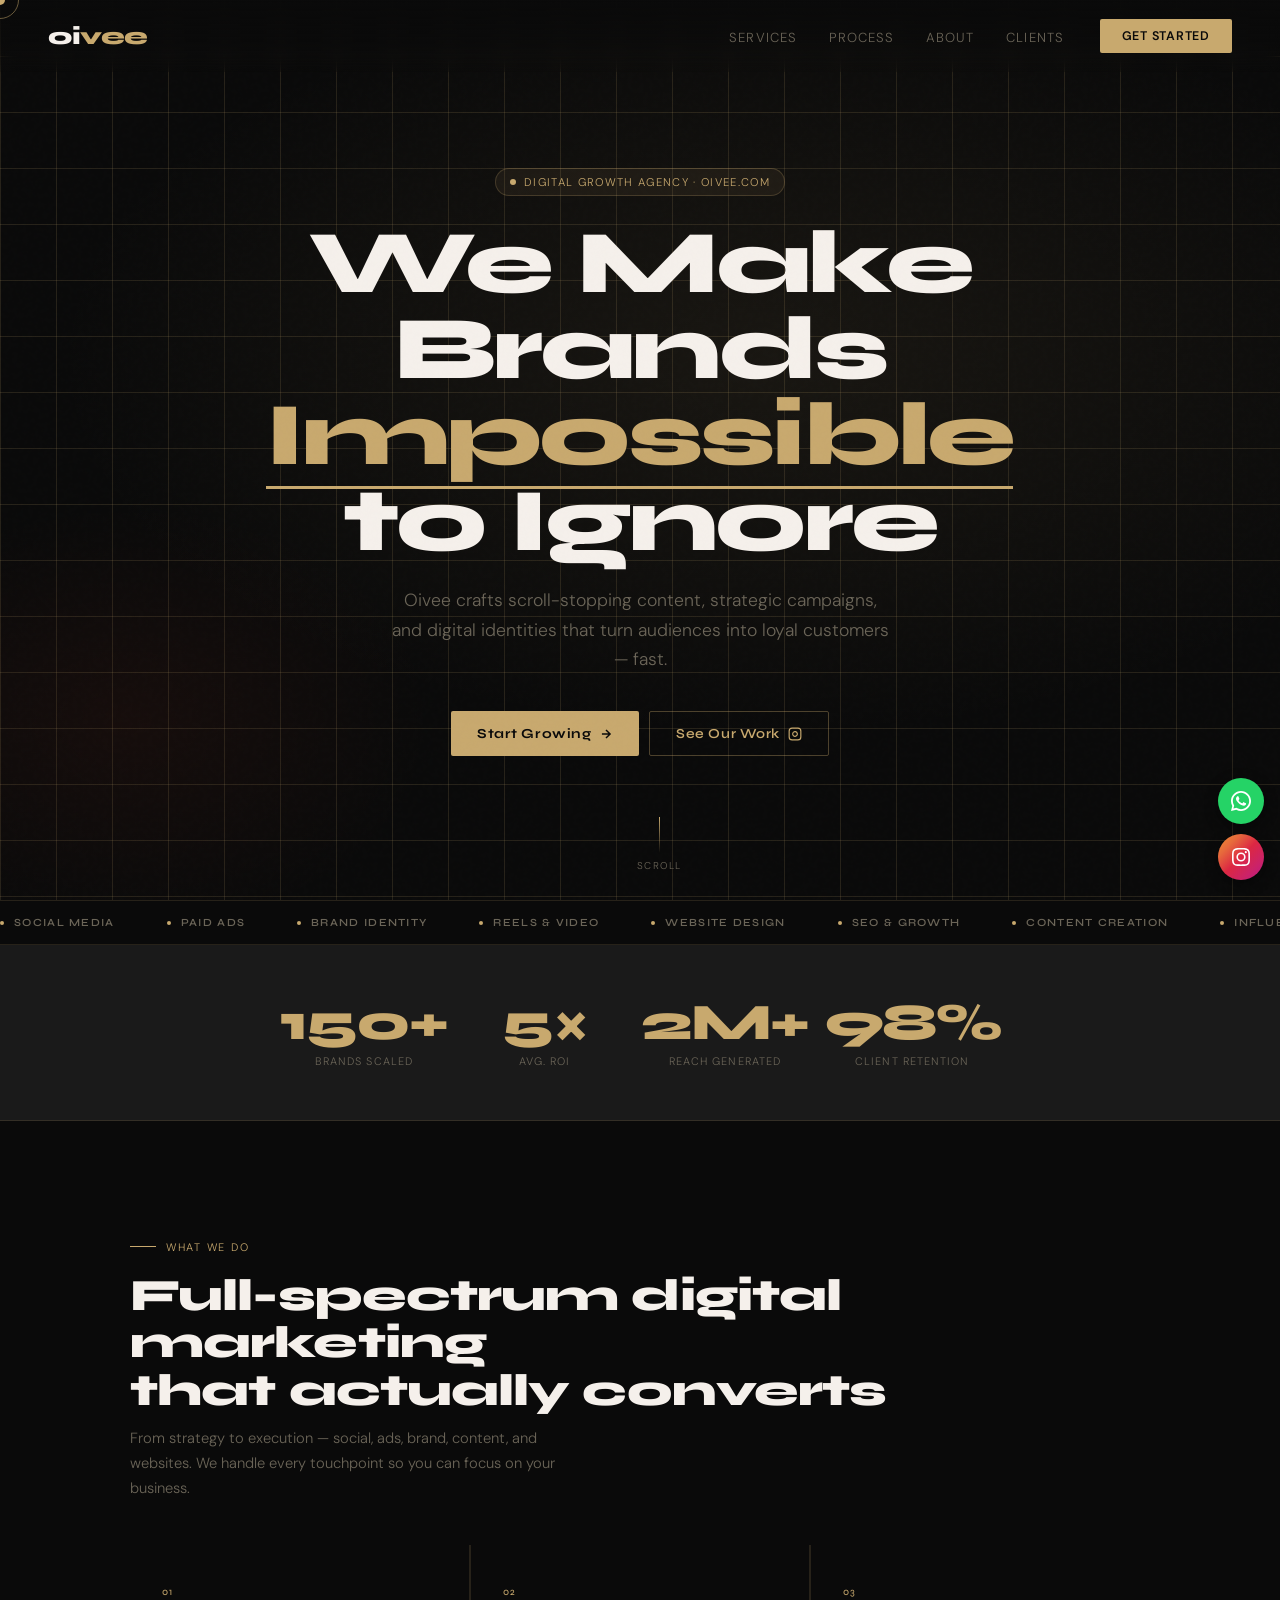
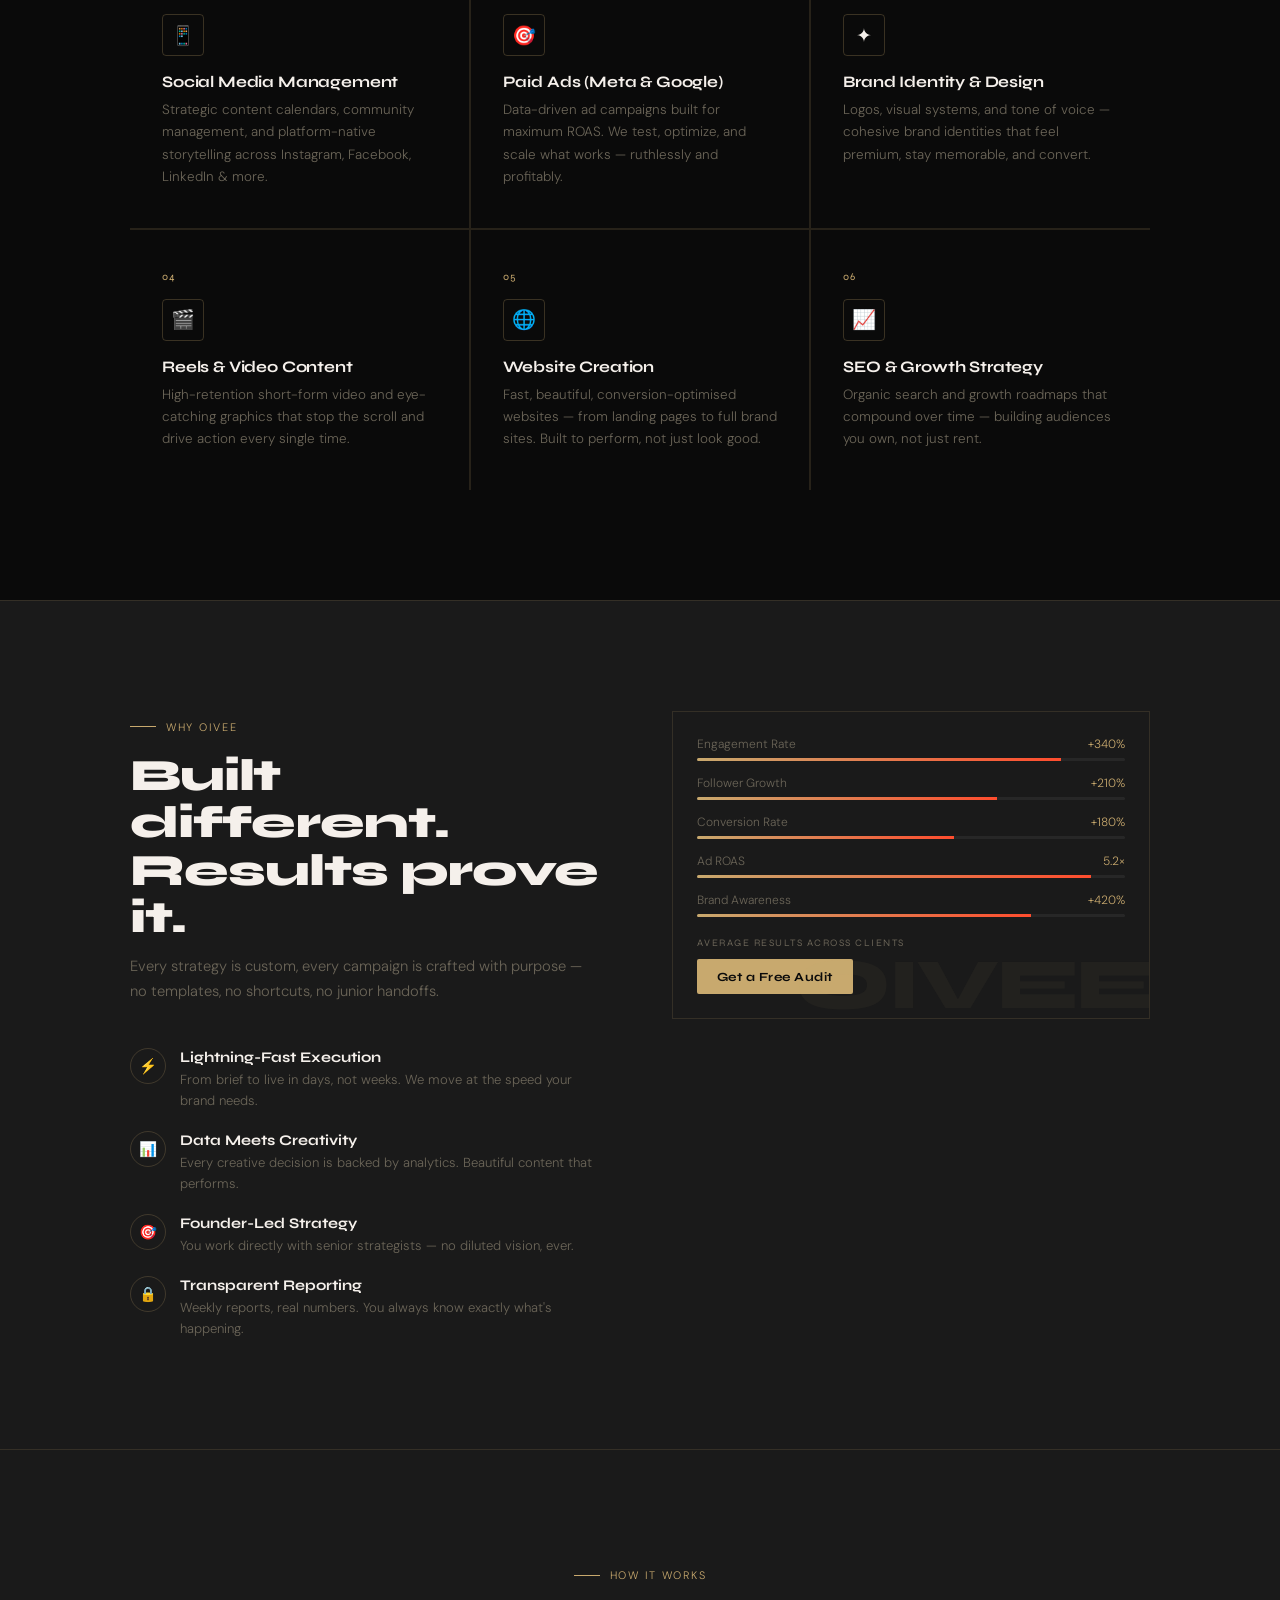
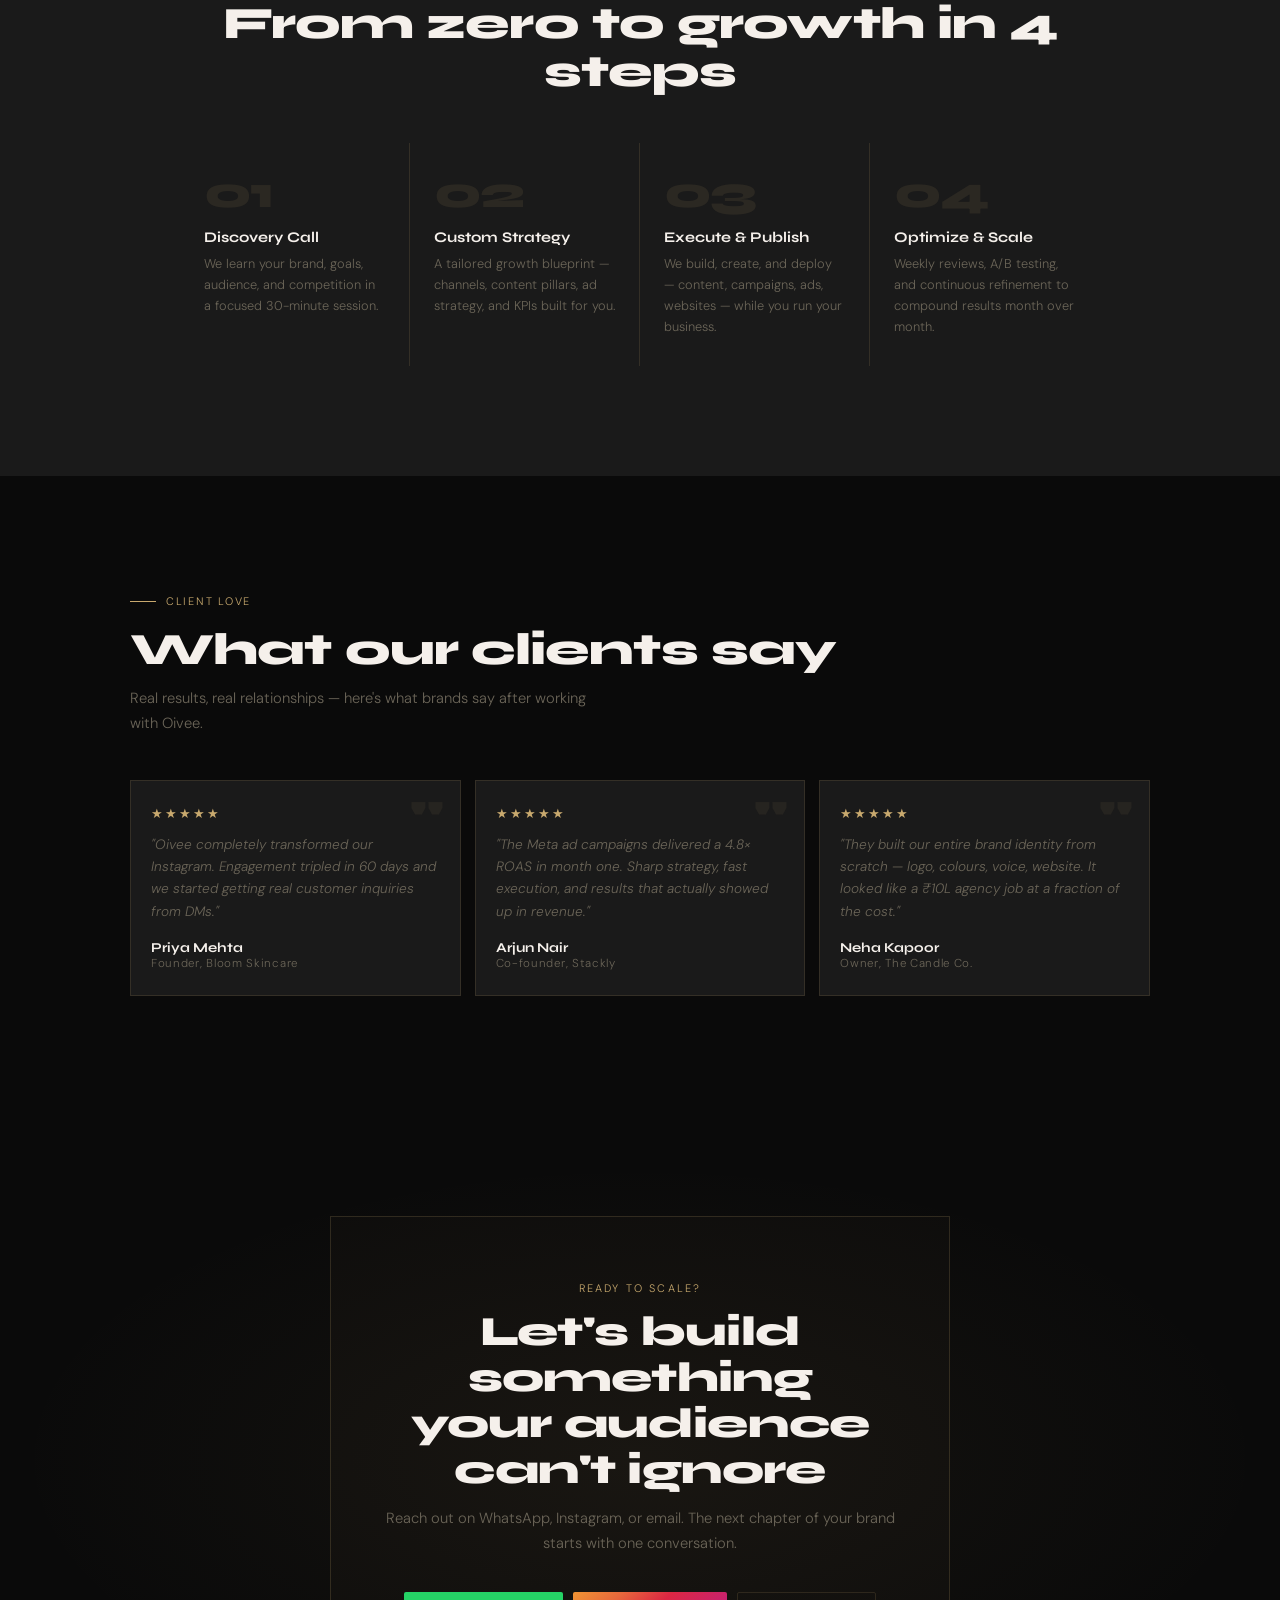
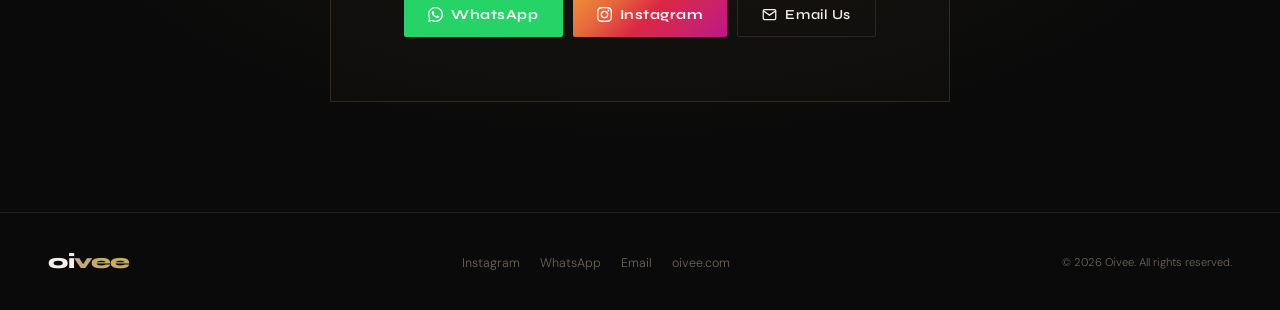
==== commit aaab1d1b: "Adjust hero-scroll transform for better alignment" ====
--- a/index.html
+++ b/index.html
@@ -232,7 +232,7 @@
     position: absolute;
     bottom: 28px;
     left: 50%;
-    transform: translateX(-50%);
+    transform: translateX(-55%);
     margin-left: -3px;
 
     display: flex;
@@ -247,7 +247,7 @@
 
     animation: fadeUp 0.7s 0.8s ease both;
   }
-    }
+  
     .scroll-line {
       width: 1px; height: 36px;
       background: linear-gradient(to bottom, var(--gold), transparent);
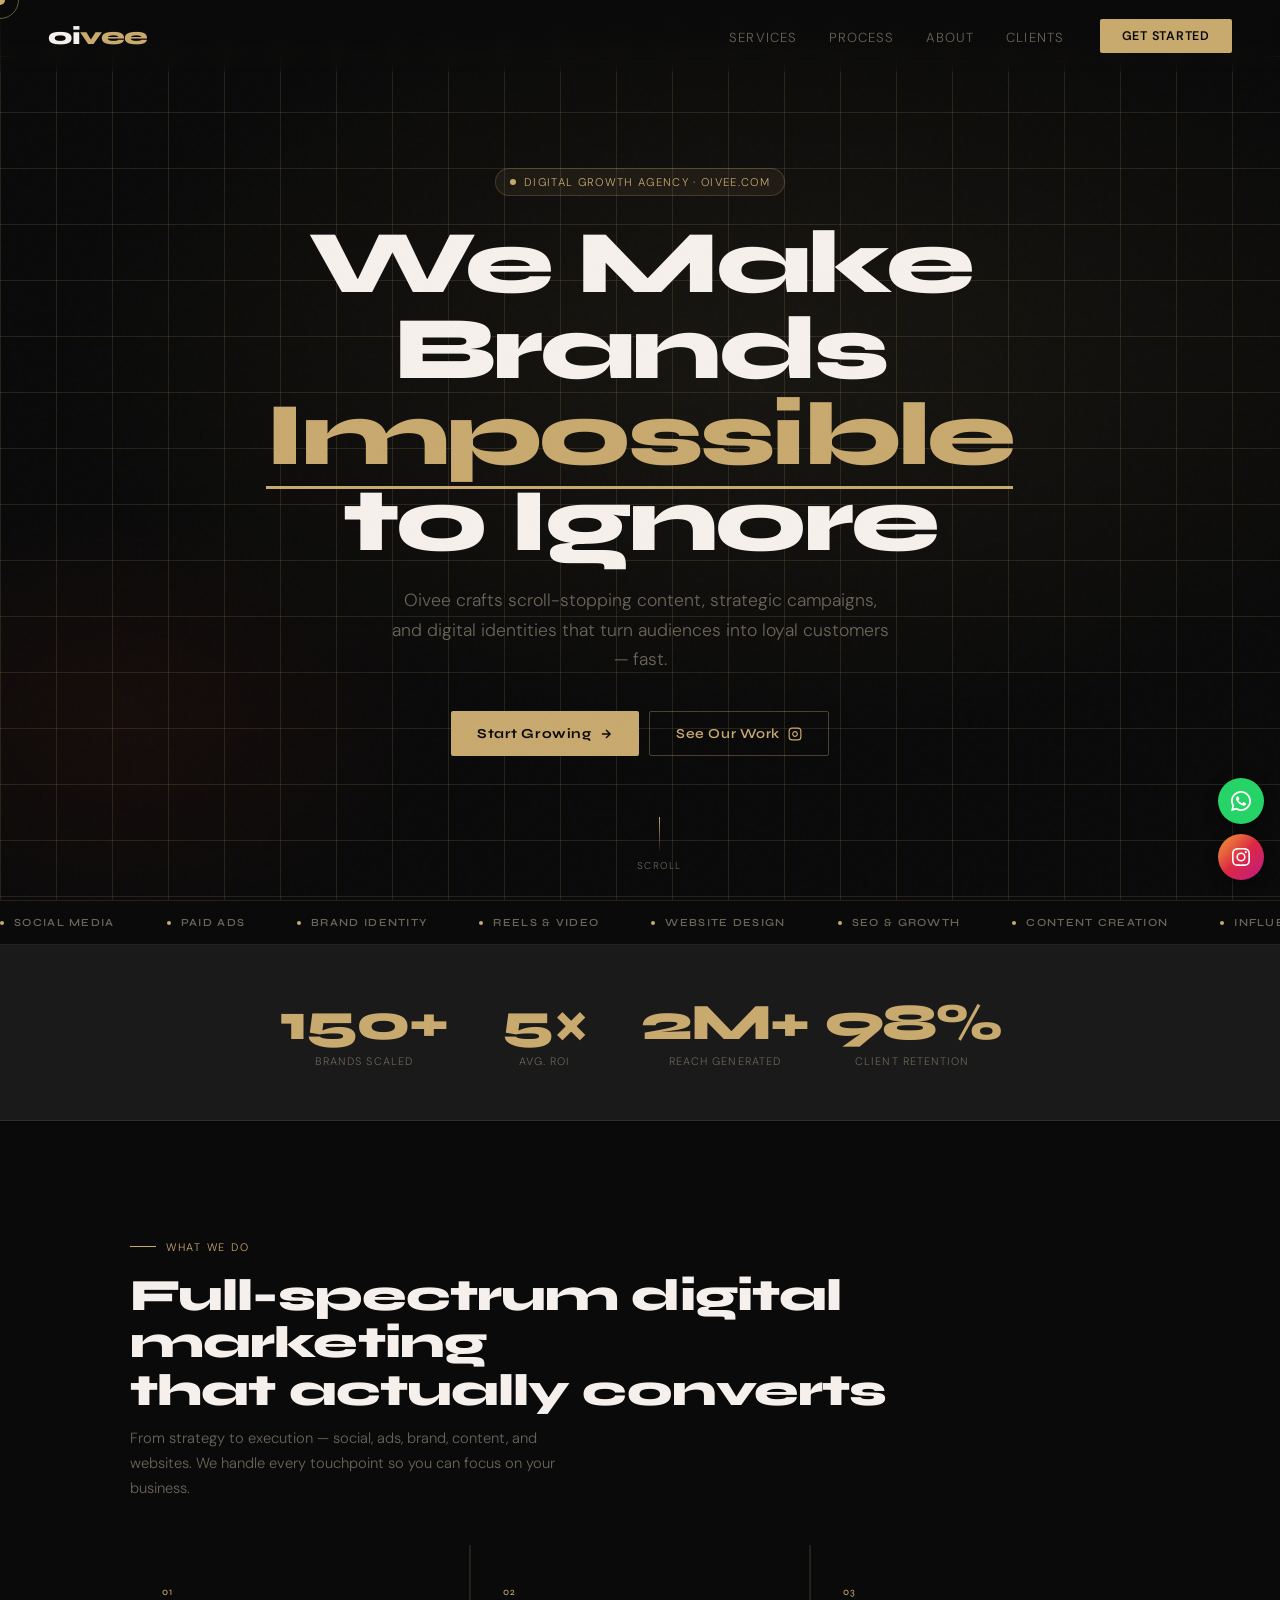
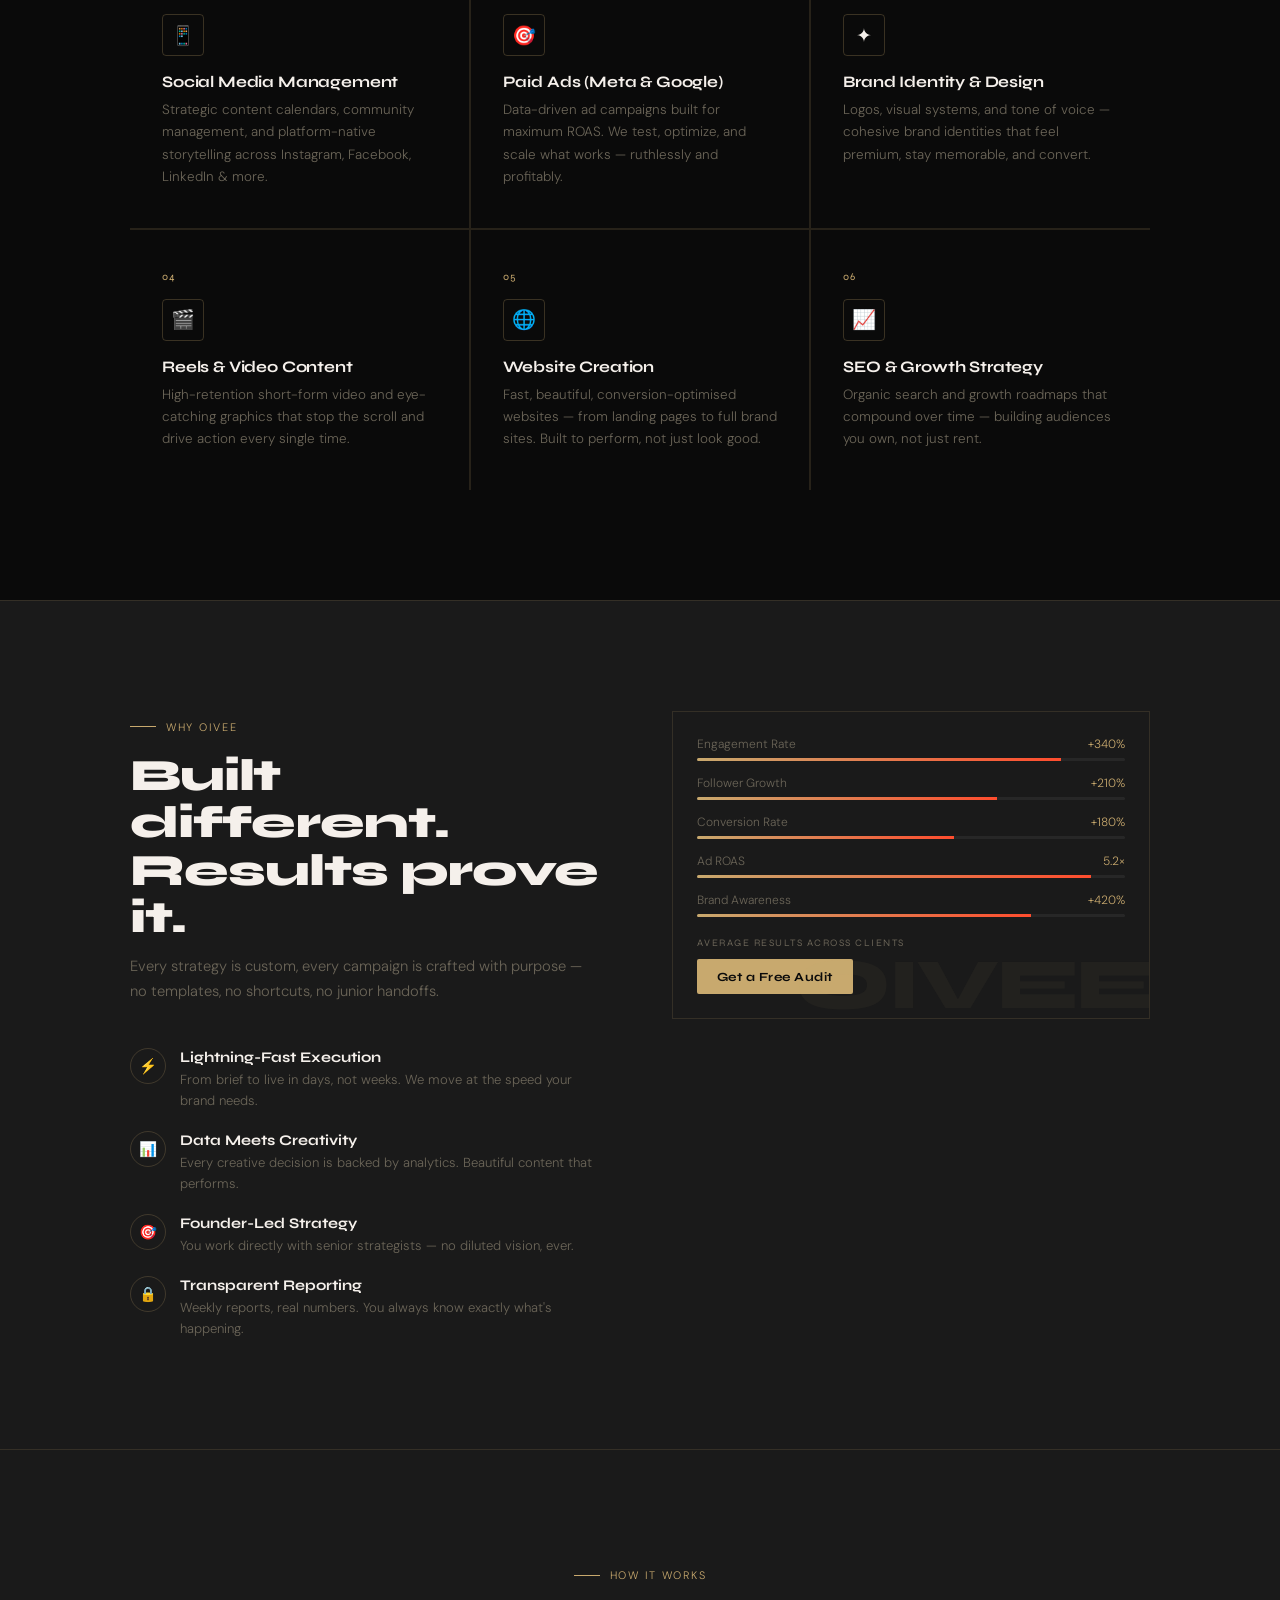
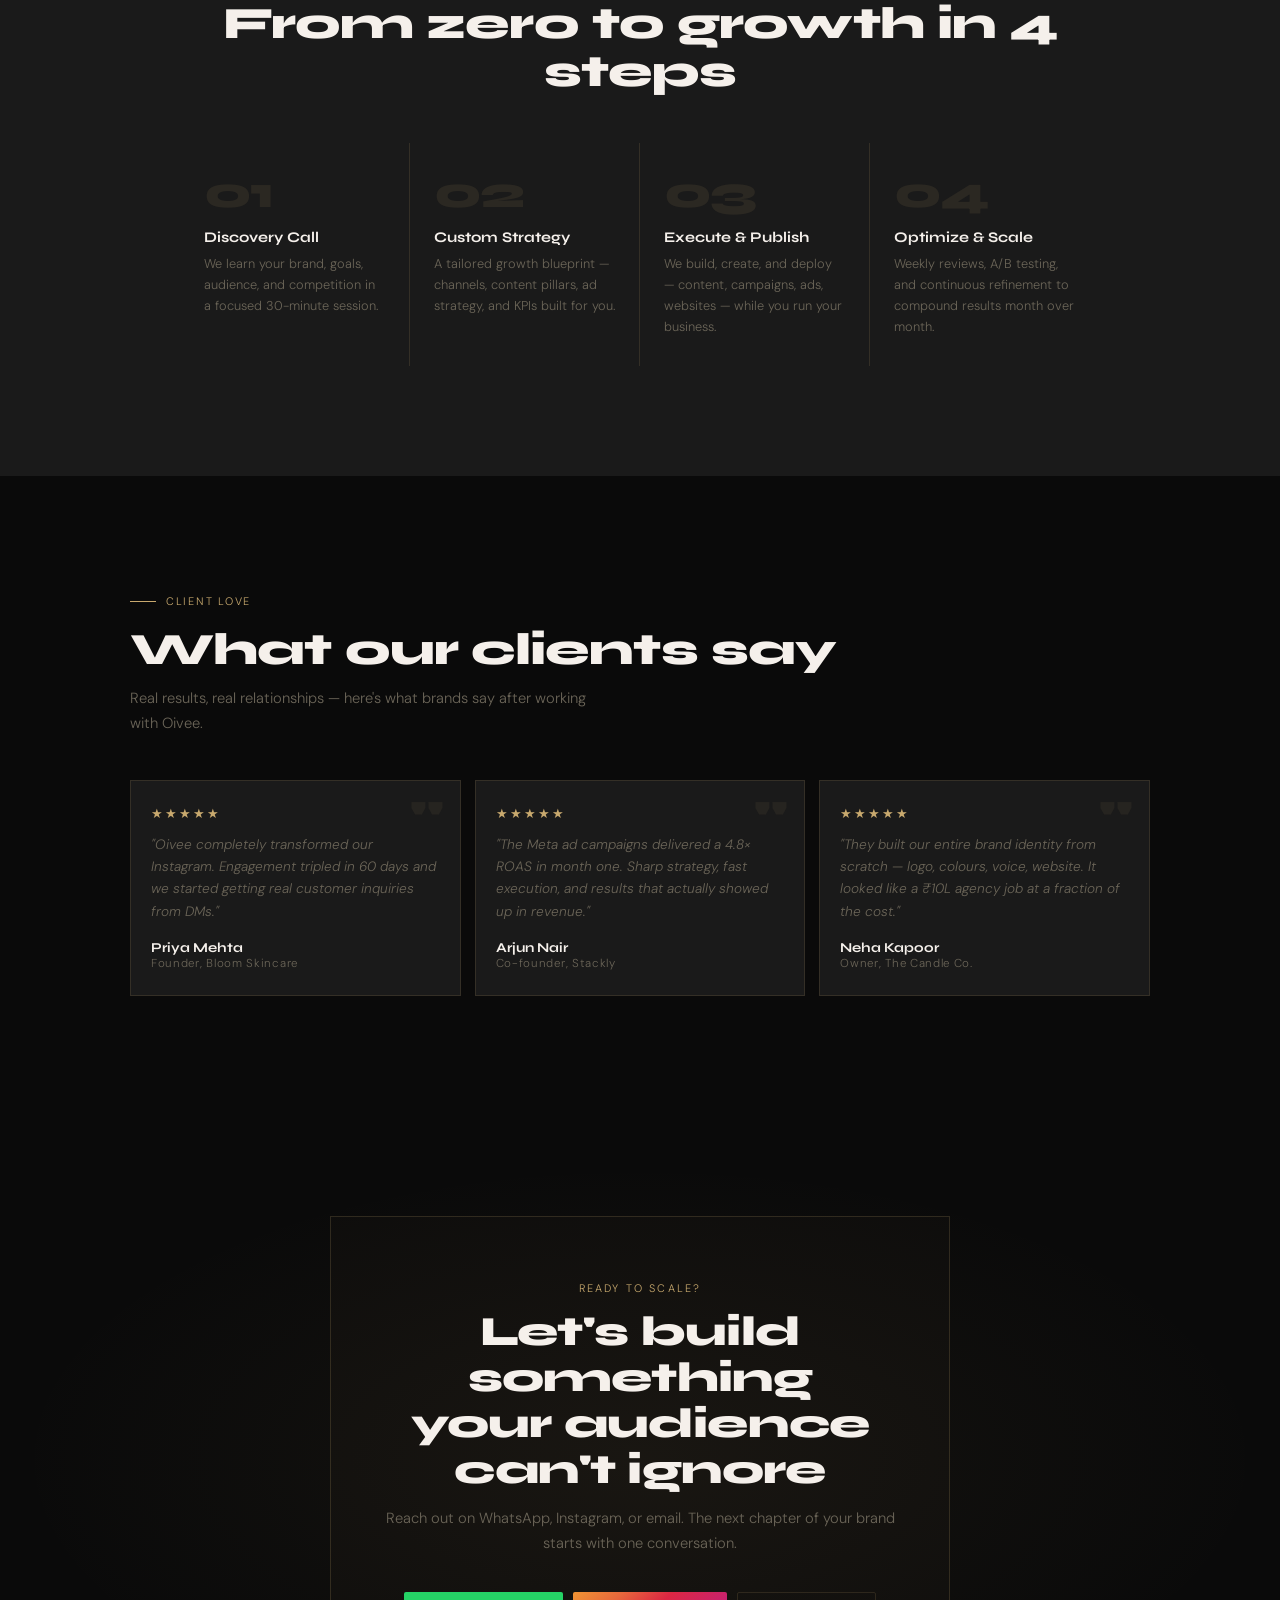
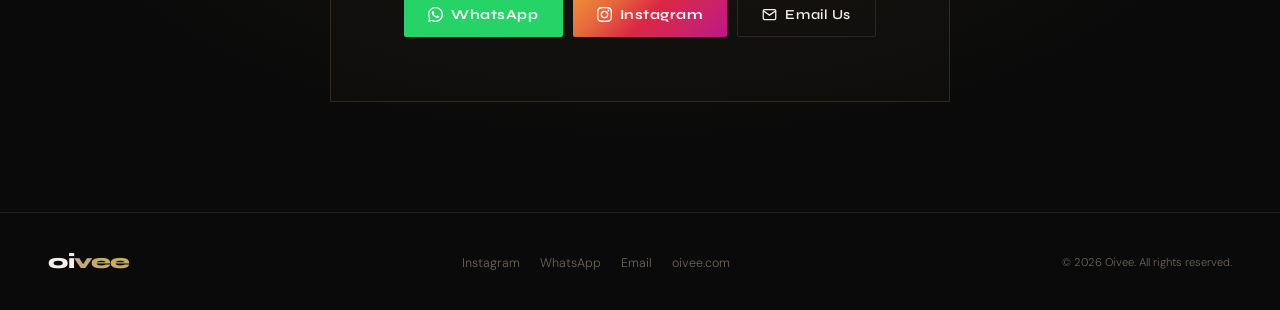
==== commit 2f7373ac: "Fix hero-scroll transform alignment" ====
--- a/index.html
+++ b/index.html
@@ -232,7 +232,7 @@
     position: absolute;
     bottom: 28px;
     left: 50%;
-    transform: translateX(-55%);
+    transform: translateX(-50%);
     margin-left: -3px;
 
     display: flex;
